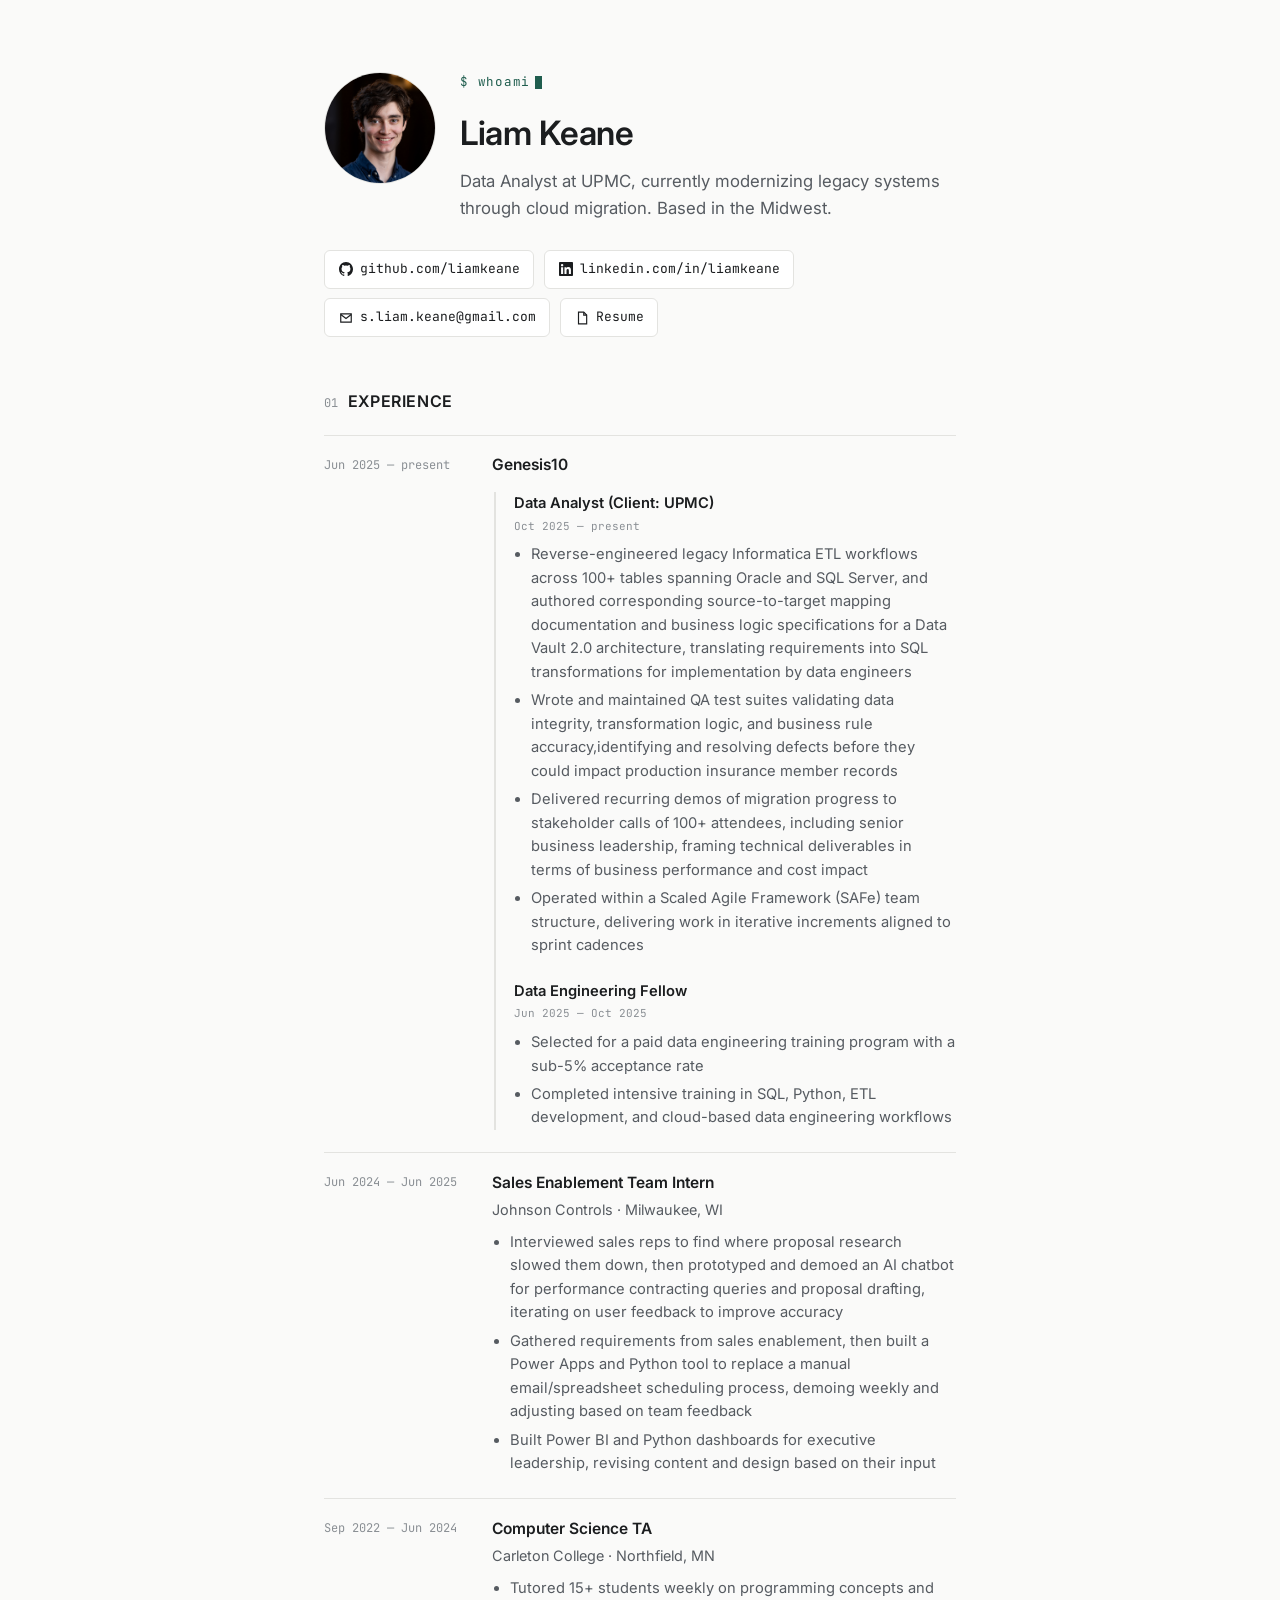
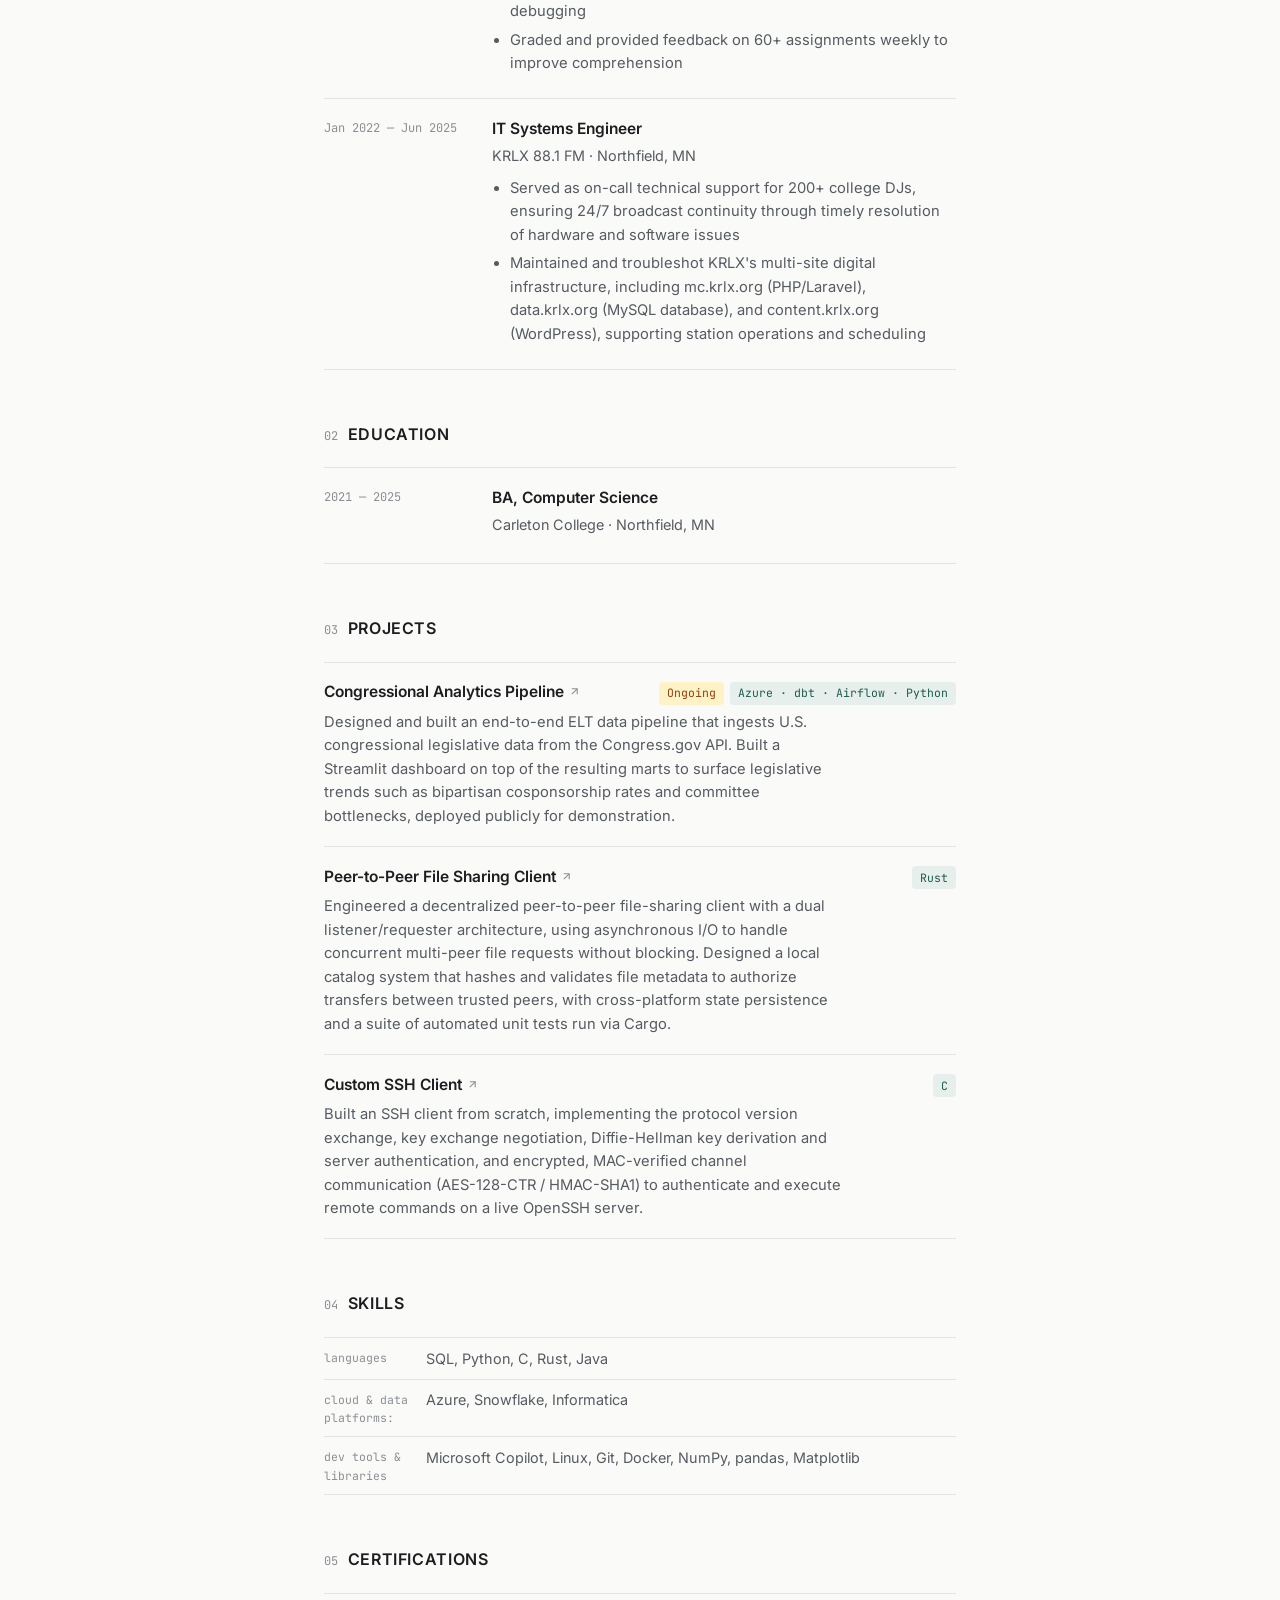
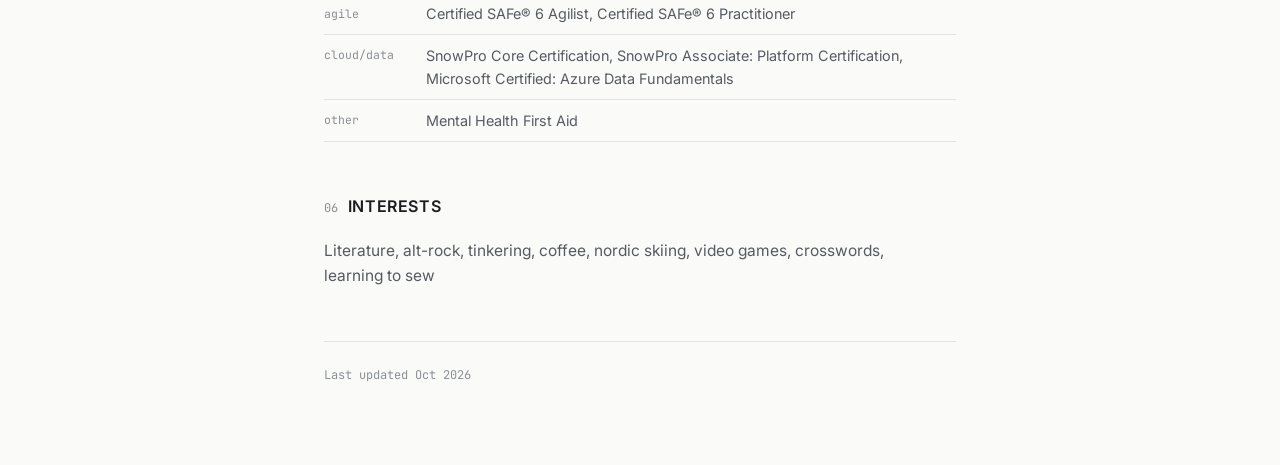
==== index.html @ ea4b67c6 "rewrite" ====
<!DOCTYPE html>
<html lang="en">
<head>
<meta charset="UTF-8">
<meta name="viewport" content="width=device-width, initial-scale=1.0">
<title>Liam Keane</title>
<meta name="description" content="Data engineer">
<link rel="icon" type="image/png" href="favicon.png">
<link rel="preconnect" href="https://fonts.googleapis.com">
<link rel="preconnect" href="https://fonts.gstatic.com" crossorigin>
<link href="https://fonts.googleapis.com/css2?family=Inter:wght@400;500;600&family=JetBrains+Mono:wght@400;500&display=swap" rel="stylesheet">
<style>
  :root {
    --bg: #FAFAF9;
    --surface: #FFFFFF;
    --ink: #1B1D1F;
    --ink-soft: #565B61;
    --ink-faint: #8A8F94;
    --border: #E3E3E0;
    --accent: #1F5D4E;
    --accent-soft: #E6EFEC;
    --mono: 'JetBrains Mono', ui-monospace, Menlo, monospace;
    --sans: 'Inter', -apple-system, BlinkMacSystemFont, 'Segoe UI', sans-serif;
  }

  * { box-sizing: border-box; }

  body {
    margin: 0;
    background: var(--bg);
    color: var(--ink);
    font-family: var(--sans);
    line-height: 1.6;
    -webkit-font-smoothing: antialiased;
  }

  a { color: inherit; }

  .wrap {
    max-width: 680px;
    margin: 0 auto;
    padding: 4.5rem 1.5rem 5rem;
  }

  /* header */
  .header-row {
    display: flex;
    align-items: flex-start;
    gap: 1.5rem;
    margin-bottom: 0;
  }

  .pfp {
    width: 112px;
    height: 112px;
    border-radius: 50%;
    object-fit: cover;
    flex-shrink: 0;
    border: 1px solid var(--border);
    background: var(--surface);
  }

  .header-text { flex: 1; min-width: 0; }

  .eyebrow {
    font-family: var(--mono);
    font-size: 12.5px;
    letter-spacing: 0.06em;
    color: var(--accent);
    margin: 0 0 0.9rem;
    display: flex;
    align-items: center;
  }

  .cursor {
    display: inline-block;
    width: 7px;
    height: 13px;
    background: var(--accent);
    margin-left: 5px;
    animation: blink 2s step-end infinite;
  }

  @keyframes blink {
    0%, 100% { opacity: 1; }
    50% { opacity: 0; }
  }

  h1 {
    font-size: 2.1rem;
    font-weight: 600;
    margin: 0 0 0.5rem;
    letter-spacing: -0.01em;
  }

  .tagline {
    font-size: 1.05rem;
    color: var(--ink-soft);
    margin: 0 0 1.75rem;
    max-width: 46ch;
  }

  .links {
    display: flex;
    flex-wrap: wrap;
    gap: 0.6rem;
    margin-bottom: 3.25rem;
  }

  .links a {
    display: inline-flex;
    align-items: center;
    gap: 0.45rem;
    font-family: var(--mono);
    font-size: 13px;
    text-decoration: none;
    padding: 0.5rem 0.85rem;
    border: 1px solid var(--border);
    border-radius: 6px;
    background: var(--surface);
    color: var(--ink);
    transition: border-color 0.15s ease, color 0.15s ease;
  }

  .links a:hover {
    border-color: var(--accent);
    color: var(--accent);
  }

  .links svg { width: 14px; height: 14px; flex-shrink: 0; }

  /* section rhythm */
  section { margin-bottom: 3.25rem; }

  .section-head {
    display: flex;
    align-items: baseline;
    gap: 0.6rem;
    margin-bottom: 1.25rem;
  }

  .section-head .n {
    font-family: var(--mono);
    font-size: 12px;
    color: var(--ink-faint);
  }

  h2 {
    font-size: 1rem;
    font-weight: 600;
    margin: 0;
    text-transform: uppercase;
    letter-spacing: 0.04em;
  }

  p.body {
    color: var(--ink-soft);
    font-size: 0.97rem;
    margin: 0;
    max-width: 56ch;
  }

  /* experience */
  .job {
    display: grid;
    grid-template-columns: 148px 1fr;
    gap: 1.25rem;
    padding: 1.1rem 0;
    border-top: 1px solid var(--border);
  }

  .job:last-child { border-bottom: 1px solid var(--border); }

  .job .when {
    font-family: var(--mono);
    font-size: 12px;
    color: var(--ink-faint);
    padding-top: 0.15rem;
  }

  .job .role {
    font-weight: 600;
    font-size: 0.97rem;
    margin: 0 0 0.15rem;
  }

  .job .org {
    color: var(--ink-soft);
    font-size: 0.9rem;
    margin: 0 0 0.6rem;
  }

  .job .org-name {
    font-weight: 600;
    font-size: 0.97rem;
    margin: 0 0 0.9rem;
  }

  .subroles {
    border-left: 2px solid var(--border);
    margin-left: 2px;
    padding-left: 1.1rem;
  }

  .subrole { padding-bottom: 1.1rem; }
  .subrole:last-child { padding-bottom: 0; }

  .subrole .role {
    font-weight: 600;
    font-size: 0.92rem;
    margin: 0 0 0.1rem;
  }

  .subrole .when {
    font-family: var(--mono);
    font-size: 11px;
    color: var(--ink-faint);
    padding-top: 0;
    margin: 0 0 0.5rem;
  }

  .subrole ul {
    margin: 0;
    padding-left: 1.1rem;
    color: var(--ink-soft);
    font-size: 0.92rem;
  }

  .subrole li { margin-bottom: 0.3rem; }

  .job ul {
    margin: 0;
    padding-left: 1.1rem;
    color: var(--ink-soft);
    font-size: 0.92rem;
  }

  .job li { margin-bottom: 0.3rem; }

  @media (max-width: 560px) {
    .job { grid-template-columns: 1fr; gap: 0.3rem; }
  }

  /* projects */
  .project {
    padding: 1.1rem 0;
    border-top: 1px solid var(--border);
  }

  .project:last-child { border-bottom: 1px solid var(--border); }

  .project-head {
    display: flex;
    justify-content: space-between;
    align-items: baseline;
    gap: 1rem;
    margin-bottom: 0.35rem;
  }

  .project-head a {
    font-weight: 600;
    font-size: 0.97rem;
    text-decoration: none;
  }

  .project-head a:hover { color: var(--accent); }

  .project-head svg { width: 13px; height: 13px; color: var(--ink-faint); flex-shrink: 0; }

  .stack {
    font-family: var(--mono);
    font-size: 11.5px;
    color: var(--accent);
    background: var(--accent-soft);
    padding: 0.15rem 0.5rem;
    border-radius: 4px;
    white-space: nowrap;
  }

  .badges {
    display: flex;
    gap: 0.4rem;
    flex-shrink: 0;
  }

  .status {
    font-family: var(--mono);
    font-size: 11.5px;
    color: #92400E;
    background: #FEF3C7;
    padding: 0.15rem 0.5rem;
    border-radius: 4px;
    white-space: nowrap;
  }

  .project p {
    color: var(--ink-soft);
    font-size: 0.92rem;
    margin: 0;
    max-width: 58ch;
  }

  /* skills */
  .skill-row {
    display: flex;
    gap: 0.75rem;
    padding: 0.55rem 0;
    border-top: 1px solid var(--border);
    font-size: 0.9rem;
  }

  .skill-row:last-child { border-bottom: 1px solid var(--border); }

  .skill-row .label {
    font-family: var(--mono);
    font-size: 11.5px;
    color: var(--ink-faint);
    width: 90px;
    flex-shrink: 0;
    padding-top: 0.15rem;
  }

  .skill-row .val { color: var(--ink-soft); }

  /* footer */
  footer {
    border-top: 1px solid var(--border);
    padding-top: 1.5rem;
    font-family: var(--mono);
    font-size: 12px;
    color: var(--ink-faint);
    display: flex;
    justify-content: space-between;
  }
</style>
</head>
<body>
<div class="wrap">

  <div class="header-row">
    <img class="pfp" src="pfp.jpg" alt="Liam Keane">
    <div class="header-text">
      <p class="eyebrow">$ whoami<span class="cursor"></span></p>
      <h1>Liam Keane</h1>
      <p class="tagline">Data Analyst at UPMC, currently modernizing legacy systems through cloud migration. Based in the Midwest.</p>
    </div>
  </div>

  <div class="links">
    <a href="https://github.com/liamkeane" target="_blank" rel="noopener">
      <svg viewBox="0 0 24 24" fill="currentColor"><path d="M12 0C5.37 0 0 5.5 0 12.3c0 5.44 3.44 10.05 8.21 11.68.6.11.82-.27.82-.6 0-.29-.01-1.06-.02-2.08-3.34.75-4.04-1.64-4.04-1.64-.55-1.44-1.34-1.82-1.34-1.82-1.09-.77.08-.76.08-.76 1.21.09 1.84 1.28 1.84 1.28 1.07 1.87 2.81 1.33 3.5 1.02.11-.79.42-1.33.76-1.64-2.66-.31-5.47-1.37-5.47-6.08 0-1.34.46-2.44 1.22-3.3-.12-.31-.53-1.56.12-3.24 0 0 1-.33 3.3 1.26a11.2 11.2 0 0 1 6 0c2.29-1.59 3.29-1.26 3.29-1.26.65 1.68.24 2.93.12 3.24.76.86 1.22 1.96 1.22 3.3 0 4.72-2.81 5.76-5.49 6.07.43.38.81 1.14.81 2.3 0 1.66-.02 2.99-.02 3.4 0 .33.22.72.83.6C20.57 22.34 24 17.73 24 12.3 24 5.5 18.63 0 12 0Z"/></svg>
      github.com/liamkeane
    </a>
    <a href="https://www.linkedin.com/in/liam-keane-598496237" target="_blank" rel="noopener">
      <svg viewBox="0 0 24 24" fill="currentColor"><path d="M20.45 20.45h-3.55v-5.57c0-1.33-.02-3.04-1.85-3.04-1.86 0-2.14 1.45-2.14 2.94v5.67H9.36V9h3.41v1.56h.05c.47-.9 1.63-1.85 3.36-1.85 3.6 0 4.27 2.37 4.27 5.45v6.29ZM5.34 7.43a2.06 2.06 0 1 1 0-4.12 2.06 2.06 0 0 1 0 4.12ZM7.12 20.45H3.56V9h3.56v11.45ZM22.22 0H1.77C.8 0 0 .78 0 1.75v20.5C0 23.22.8 24 1.77 24h20.45c.98 0 1.78-.78 1.78-1.75V1.75C24 .78 23.2 0 22.22 0Z"/></svg>
      linkedin.com/in/liamkeane
    </a>
    <a href="mailto:s.liam.keane@gmail.com">
      <svg viewBox="0 0 24 24" fill="none" stroke="currentColor" stroke-width="2"><path d="M3 5h18v14H3z"/><path d="m3 6 9 7 9-7"/></svg>
      s.liam.keane@gmail.com
    </a>
    <a href="/resume.pdf" target="_blank" rel="noopener">
      <svg viewBox="0 0 24 24" fill="none" stroke="currentColor" stroke-width="2"><path d="M6 2h9l5 5v15H6z"/><path d="M15 2v5h5"/></svg>
      Resume
    </a>
  </div>

  <section>
    <div class="section-head"><span class="n">01</span><h2>Experience</h2></div>

    <div class="job">
      <div class="when">Jun 2025 — present</div>
      <div>
        <p class="org-name">Genesis10</p>
        <div class="subroles">
          <div class="subrole">
            <p class="role">Data Analyst (Client: UPMC)</p>
            <p class="when">Oct 2025 — present</p>
            <ul>
              <li>Reverse-engineered legacy Informatica ETL workflows across 100+ tables spanning Oracle and SQL Server, and authored corresponding source-to-target mapping documentation and business logic specifications for a Data Vault 2.0 architecture, translating requirements into SQL transformations for implementation by data engineers</li>
              <li>Wrote and maintained QA test suites validating data integrity, transformation logic, and business rule accuracy,identifying and resolving defects before they could impact production insurance member records</li>
              <li>Delivered recurring demos of migration progress to stakeholder calls of 100+ attendees, including senior business leadership, framing technical deliverables in terms of business performance and cost impact</li>
              <li>Operated within a Scaled Agile Framework (SAFe) team structure, delivering work in iterative increments aligned to sprint cadences</li>
            </ul>
          </div>
          <div class="subrole">
            <p class="role">Data Engineering Fellow</p>
            <p class="when">Jun 2025 — Oct 2025</p>
            <ul>
              <li>Selected for a paid data engineering training program with a sub-5% acceptance rate</li>
              <li>Completed intensive training in SQL, Python, ETL development, and cloud-based data engineering workflows</li>
            </ul>
          </div>
        </div>
      </div>
    </div>

    <div class="job">
      <div class="when">Jun 2024 — Jun 2025</div>
      <div>
        <p class="role">Sales Enablement Team Intern</p>
        <p class="org">Johnson Controls · Milwaukee, WI</p>
        <ul>
          <li>Interviewed sales reps to find where proposal research slowed them down, then prototyped and demoed an AI chatbot for performance contracting queries and proposal drafting, iterating on user feedback to improve accuracy</li>
          <li>Gathered requirements from sales enablement, then built a Power Apps and Python tool to replace a manual email/spreadsheet scheduling process, demoing weekly and adjusting based on team feedback</li>
          <li>Built Power BI and Python dashboards for executive leadership, revising content and design based on their input</li>
        </ul>
      </div>
    </div>

    <div class="job">
      <div class="when">Sep 2022 — Jun 2024</div>
      <div>
        <p class="role">Computer Science TA</p>
        <p class="org">Carleton College · Northfield, MN</p>
        <ul>
          <li>Tutored 15+ students weekly on programming concepts and debugging</li>
          <li>Graded and provided feedback on 60+ assignments weekly to improve comprehension</li>
        </ul>
      </div>
    </div>

    <div class="job">
      <div class="when">Jan 2022 — Jun 2025</div>
      <div>
        <p class="role">IT Systems Engineer</p>
        <p class="org">KRLX 88.1 FM · Northfield, MN</p>
        <ul>
          <li>Served as on-call technical support for 200+ college DJs, ensuring 24/7 broadcast continuity through timely resolution of hardware and software issues</li>
          <li>Maintained and troubleshot KRLX's multi-site digital infrastructure, including mc.krlx.org (PHP/Laravel), data.krlx.org (MySQL database), and content.krlx.org (WordPress), supporting station operations and scheduling</li>
        </ul>
      </div>
    </div>
  </section>

  <section>
    <div class="section-head"><span class="n">02</span><h2>Education</h2></div>
 
    <div class="job">
      <div class="when">2021 — 2025</div>
      <div>
        <p class="role">BA, Computer Science</p>
        <p class="org">Carleton College · Northfield, MN</p>
      </div>
    </div>
  </section>

  <section>
    <div class="section-head"><span class="n">03</span><h2>Projects</h2></div>

    <div class="project">
      <div class="project-head">
        <a href="https://github.com/liamkeane/congressional-analysis-pipeline" target="_blank" rel="noopener">Congressional Analytics Pipeline <svg viewBox="0 0 24 24" fill="none" stroke="currentColor" stroke-width="2" style="display:inline;vertical-align:-1px"><path d="M7 17 17 7"/><path d="M7 7h10v10"/></svg></a>
        <span class="badges">
          <span class="status">Ongoing</span>
          <span class="stack">Azure · dbt · Airflow · Python</span>
        </span>
      </div>
      <p>Designed and built an end-to-end ELT data pipeline that ingests U.S. congressional legislative data from the Congress.gov API. Built a Streamlit dashboard on top of the resulting marts to surface legislative trends such as bipartisan cosponsorship rates and committee bottlenecks, deployed publicly for demonstration.</p>
    </div>

    <div class="project">
      <div class="project-head">
        <a href="https://github.com/liamkeane/peer-to-peer-file-sharing-client" target="_blank" rel="noopener">Peer-to-Peer File Sharing Client  <svg viewBox="0 0 24 24" fill="none" stroke="currentColor" stroke-width="2" style="display:inline;vertical-align:-1px"><path d="M7 17 17 7"/><path d="M7 7h10v10"/></svg></a>
        <span class="stack">Rust</span>
      </div>
      <p>Engineered a decentralized peer-to-peer file-sharing client with a dual listener/requester architecture, using asynchronous I/O to handle concurrent multi-peer file requests without blocking. Designed a local catalog system that hashes and validates file metadata to authorize transfers between trusted peers, with cross-platform state persistence and a suite of automated unit tests run via Cargo.</p>
    </div>

    <div class="project">
      <div class="project-head">
        <a href="https://github.com/liamkeane/custom-ssh-client" target="_blank" rel="noopener">Custom SSH Client <svg viewBox="0 0 24 24" fill="none" stroke="currentColor" stroke-width="2" style="display:inline;vertical-align:-1px"><path d="M7 17 17 7"/><path d="M7 7h10v10"/></svg></a>
        <span class="stack">C</span>
      </div>
      <p>Built an SSH client from scratch, implementing the protocol version exchange, key exchange negotiation, Diffie-Hellman key derivation and server authentication, and encrypted, MAC-verified channel communication (AES-128-CTR / HMAC-SHA1) to authenticate and execute remote commands on a live OpenSSH server.</p>
    </div>
    
  </section>

  <section>
    <div class="section-head"><span class="n">04</span><h2>Skills</h2></div>

    <div class="skill-row">
      <span class="label">languages</span>
      <span class="val">SQL, Python, C, Rust, Java</span>
    </div>
    <div class="skill-row">
      <span class="label">cloud & data platforms:</span>
      <span class="val">Azure, Snowflake, Informatica</span>
    </div>
    <div class="skill-row">
      <span class="label">dev tools & libraries</span>
      <span class="val">Microsoft Copilot, Linux, Git, Docker, NumPy, pandas, Matplotlib</span>
    </div>
  </section>

  <section>
    <div class="section-head"><span class="n">05</span><h2>Certifications</h2></div>

    <div class="skill-row">
      <span class="label">agile</span>
      <span class="val">Certified SAFe&reg; 6 Agilist, Certified SAFe&reg; 6 Practitioner</span>
    </div>
    <div class="skill-row">
      <span class="label">cloud/data</span>
      <span class="val">SnowPro Core Certification, SnowPro Associate: Platform Certification, Microsoft Certified: Azure Data Fundamentals</span>
    </div>
    <div class="skill-row">
      <span class="label">other</span>
      <span class="val">Mental Health First Aid</span>
    </div>
  </section>

  <section>
    <div class="section-head"><span class="n">06</span><h2>Interests</h2></div>
    <p class="body">Literature, alt-rock, tinkering, coffee, nordic skiing, video games, crosswords, learning to sew</p>
  </section>

  <footer>
    <span>Last updated Oct 2026</span>
  </footer>


</div>
</body>
</html>
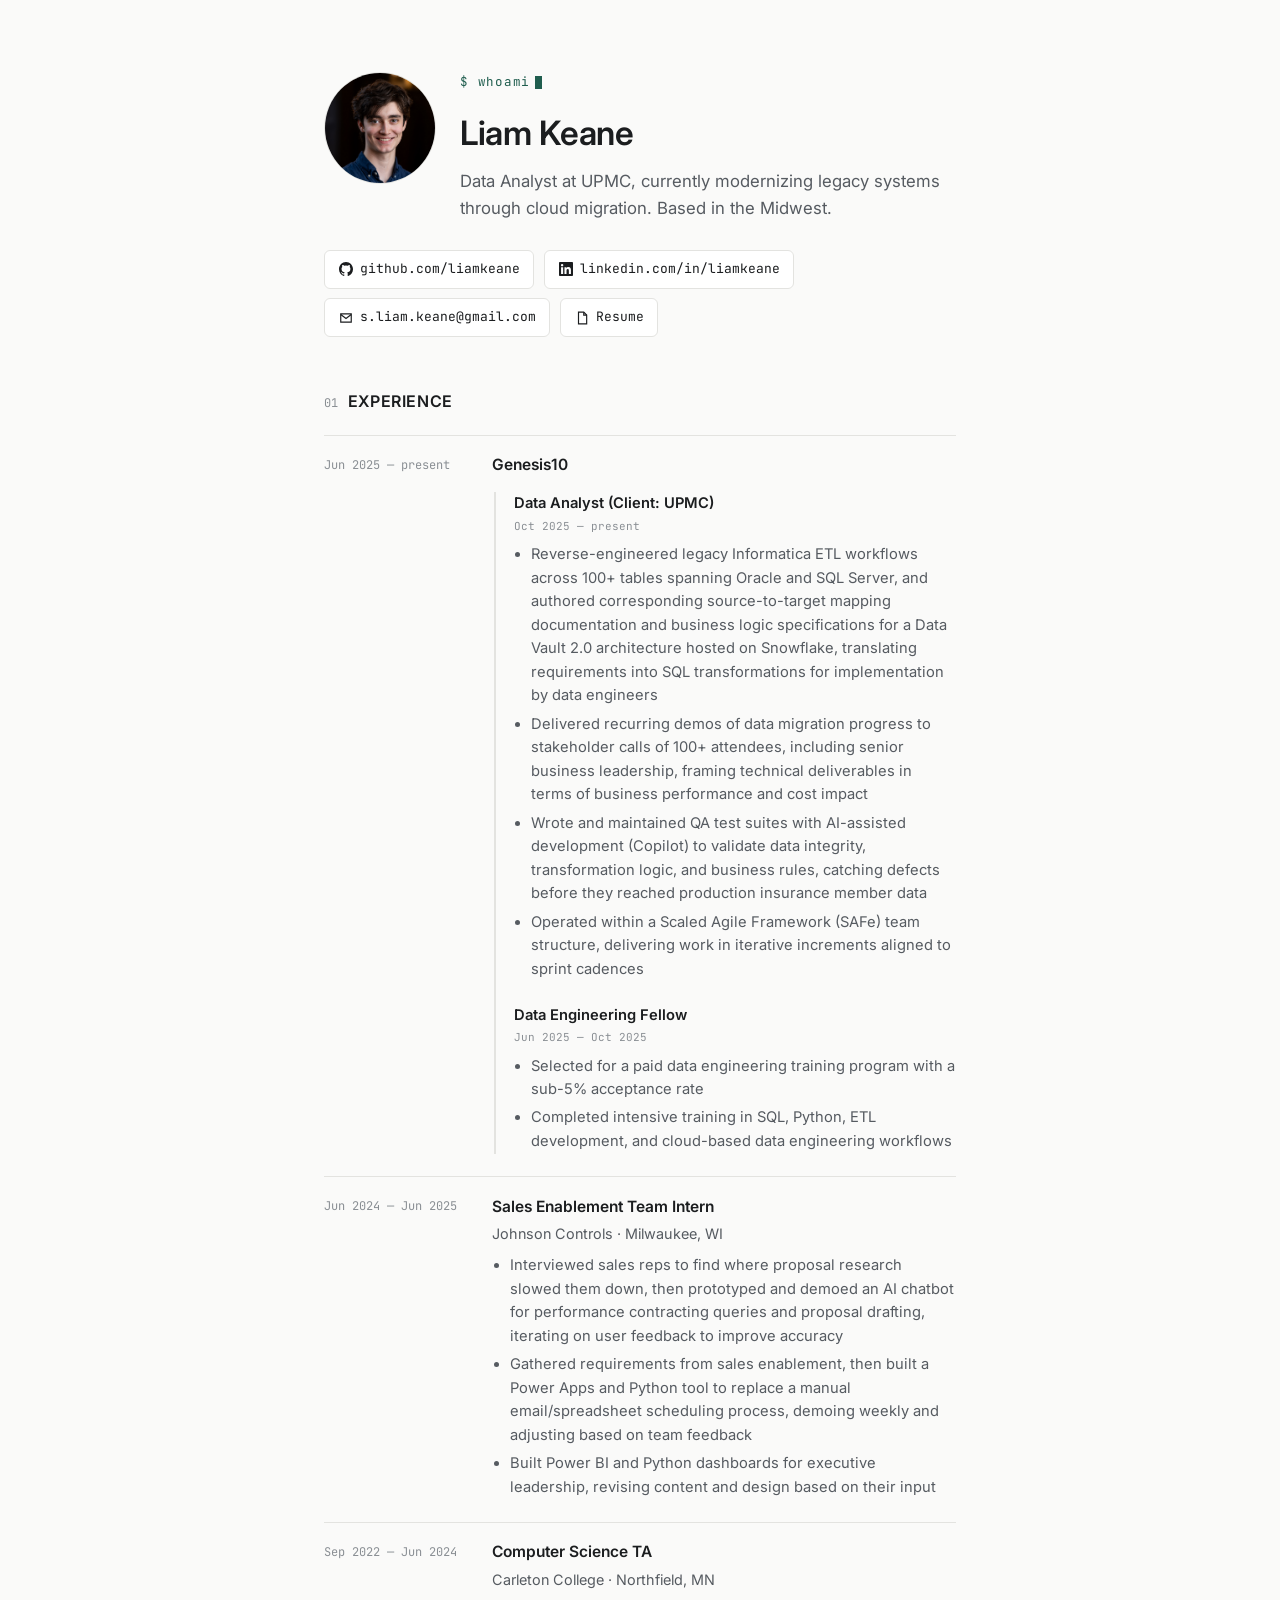
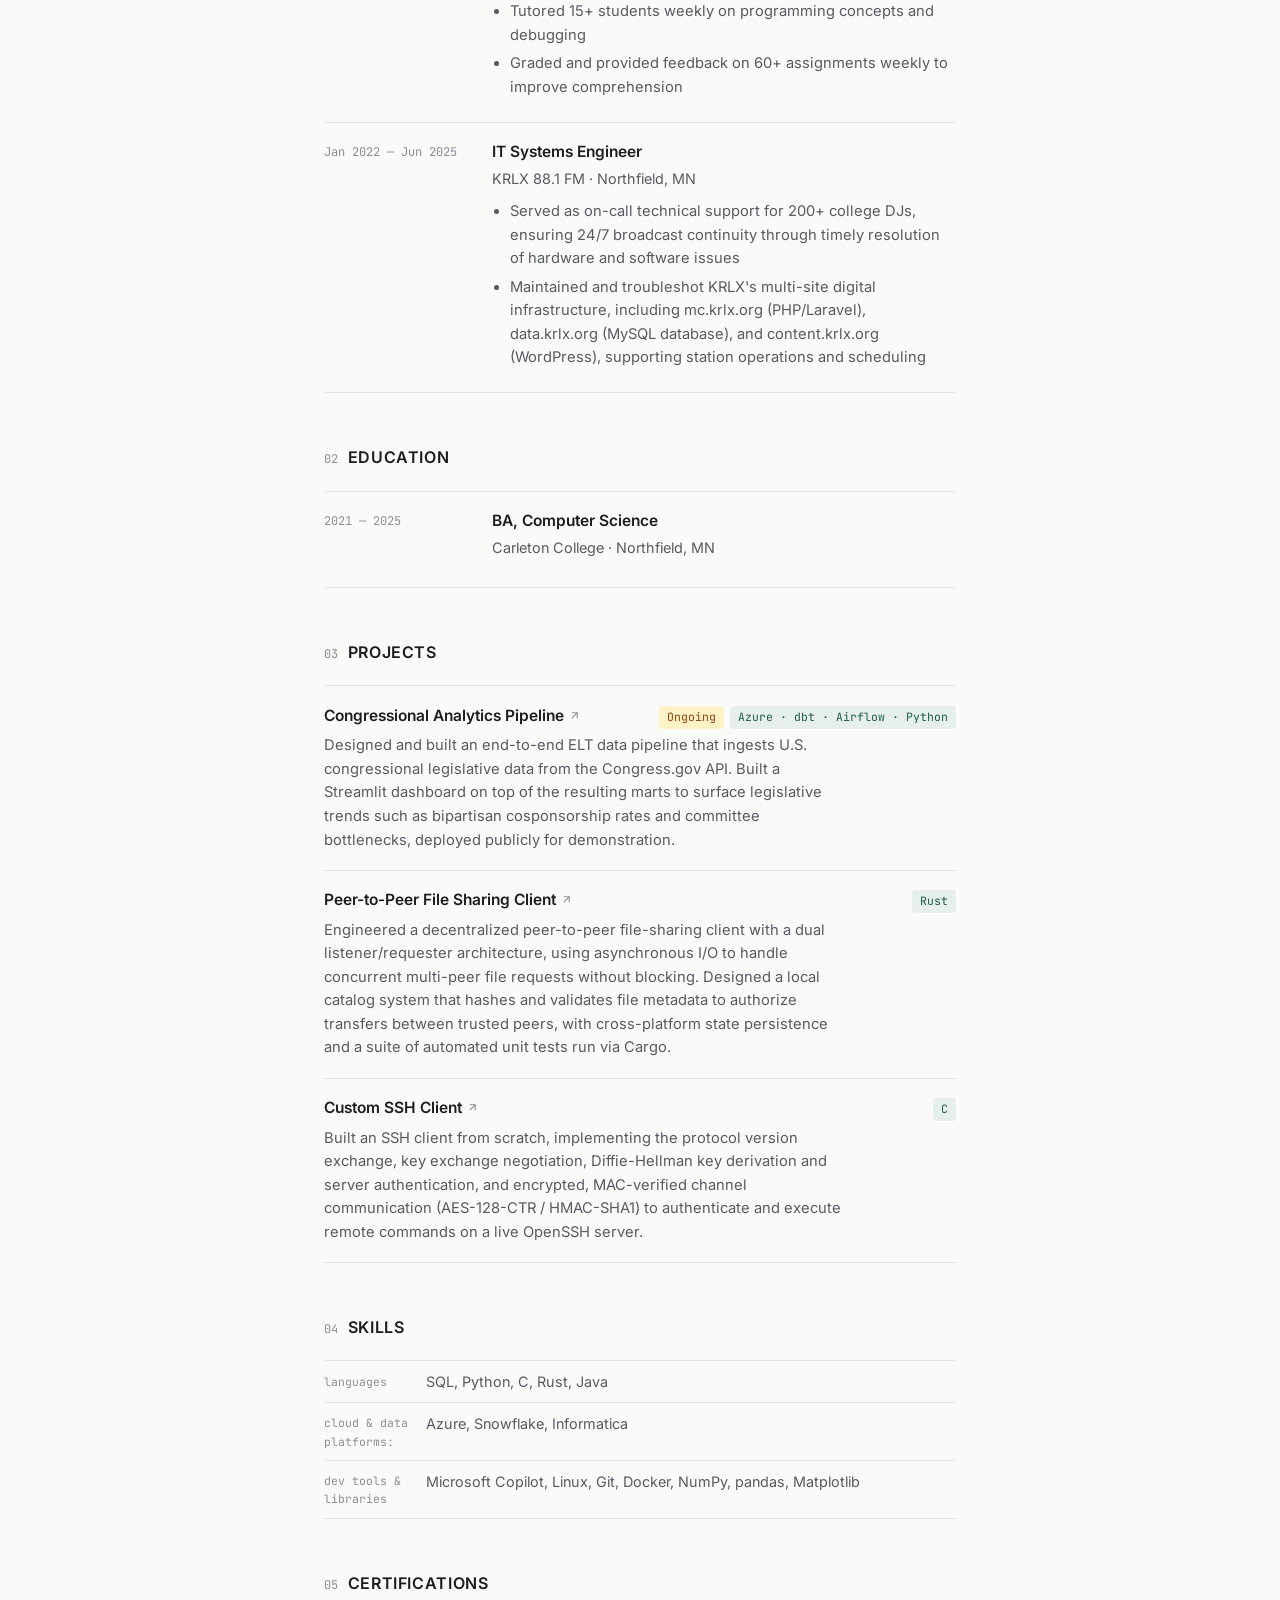
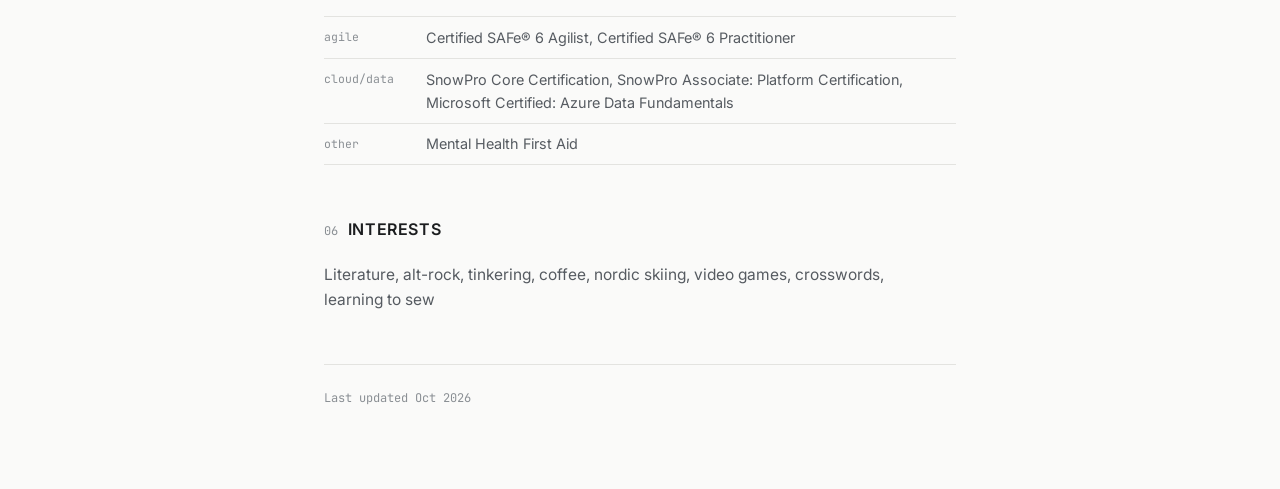
==== commit 46cd0980: "update resume" ====
--- a/index.html
+++ b/index.html
@@ -377,9 +377,9 @@
             <p class="role">Data Analyst (Client: UPMC)</p>
             <p class="when">Oct 2025 — present</p>
             <ul>
-              <li>Reverse-engineered legacy Informatica ETL workflows across 100+ tables spanning Oracle and SQL Server, and authored corresponding source-to-target mapping documentation and business logic specifications for a Data Vault 2.0 architecture, translating requirements into SQL transformations for implementation by data engineers</li>
-              <li>Wrote and maintained QA test suites validating data integrity, transformation logic, and business rule accuracy,identifying and resolving defects before they could impact production insurance member records</li>
-              <li>Delivered recurring demos of migration progress to stakeholder calls of 100+ attendees, including senior business leadership, framing technical deliverables in terms of business performance and cost impact</li>
+              <li>Reverse-engineered legacy Informatica ETL workflows across 100+ tables spanning Oracle and SQL Server, and authored corresponding source-to-target mapping documentation and business logic specifications for a Data Vault 2.0 architecture hosted on Snowflake, translating requirements into SQL transformations for implementation by data engineers</li>
+              <li>Delivered recurring demos of data migration progress to stakeholder calls of 100+ attendees, including senior business leadership, framing technical deliverables in terms of business performance and cost impact</li>
+              <li>Wrote and maintained QA test suites with AI-assisted development (Copilot) to validate data integrity, transformation logic, and business rules, catching defects before they reached production insurance member data</li>
               <li>Operated within a Scaled Agile Framework (SAFe) team structure, delivering work in iterative increments aligned to sprint cadences</li>
             </ul>
           </div>
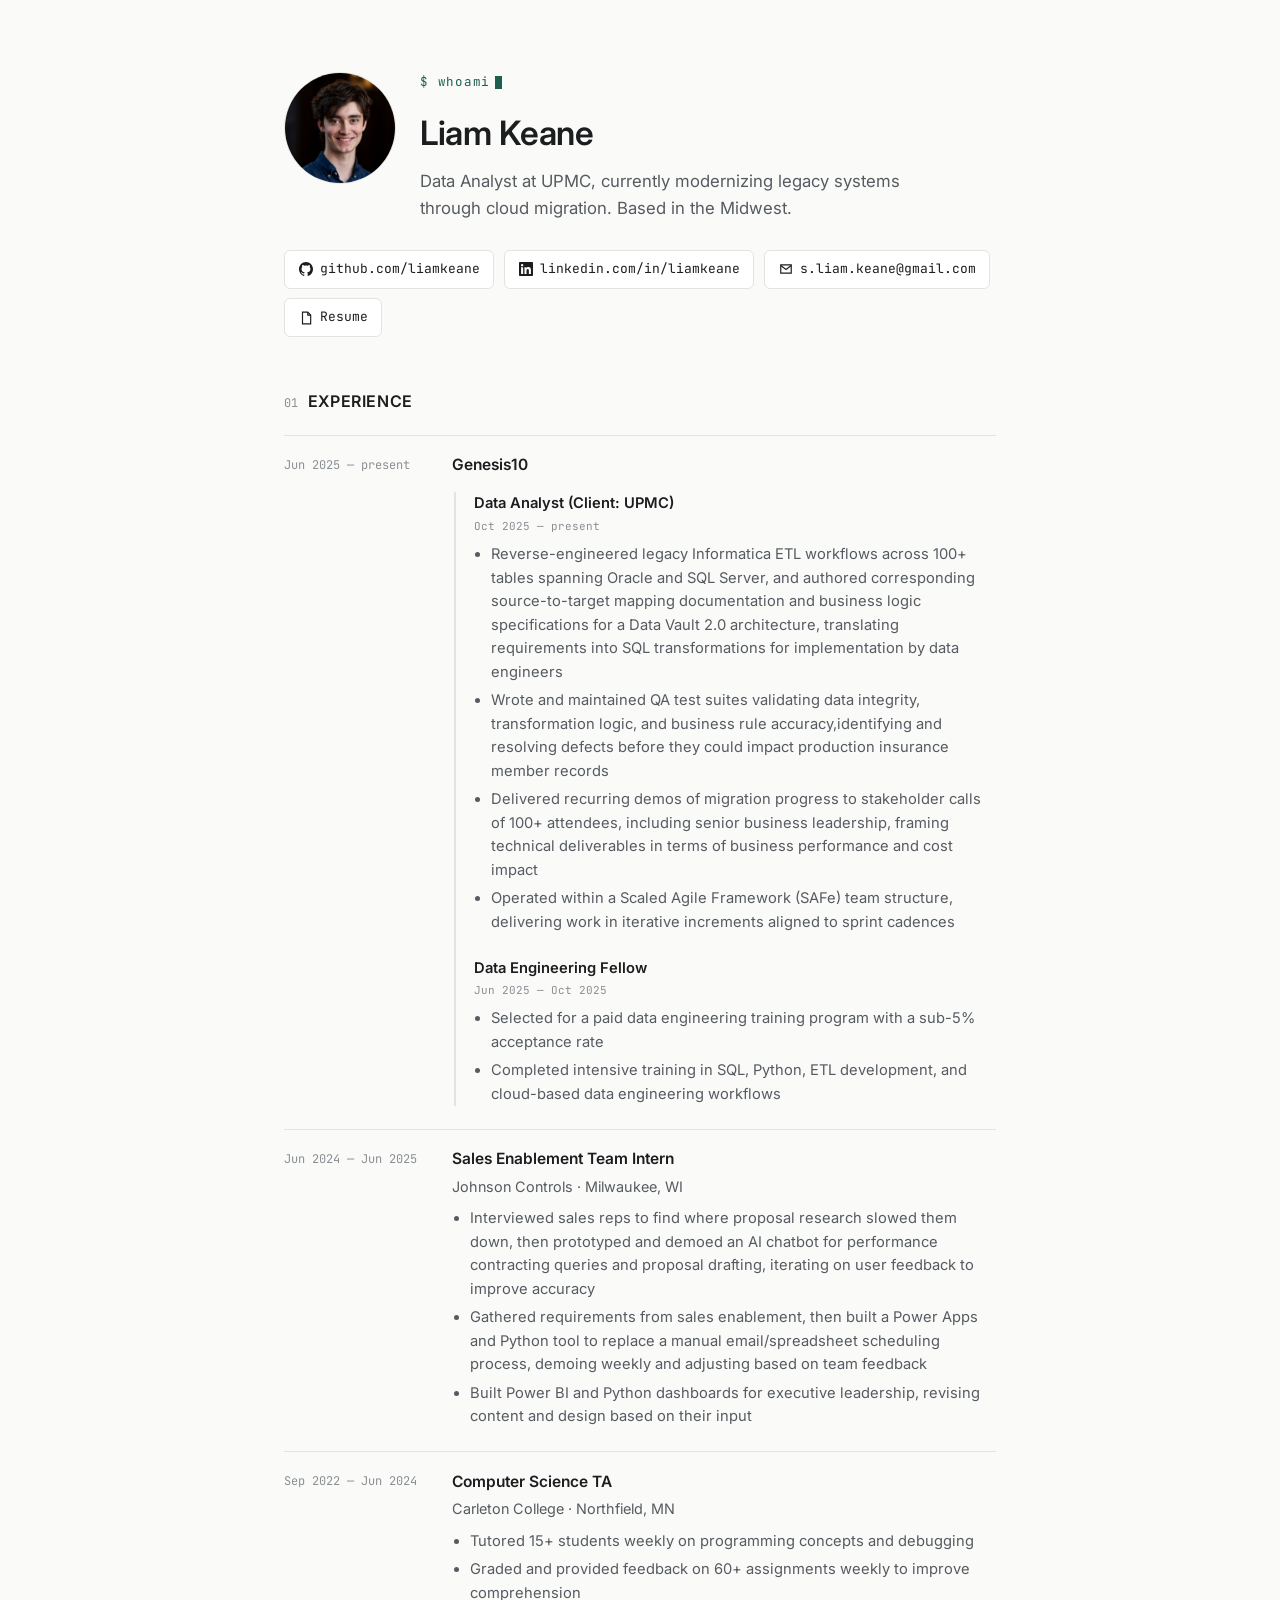
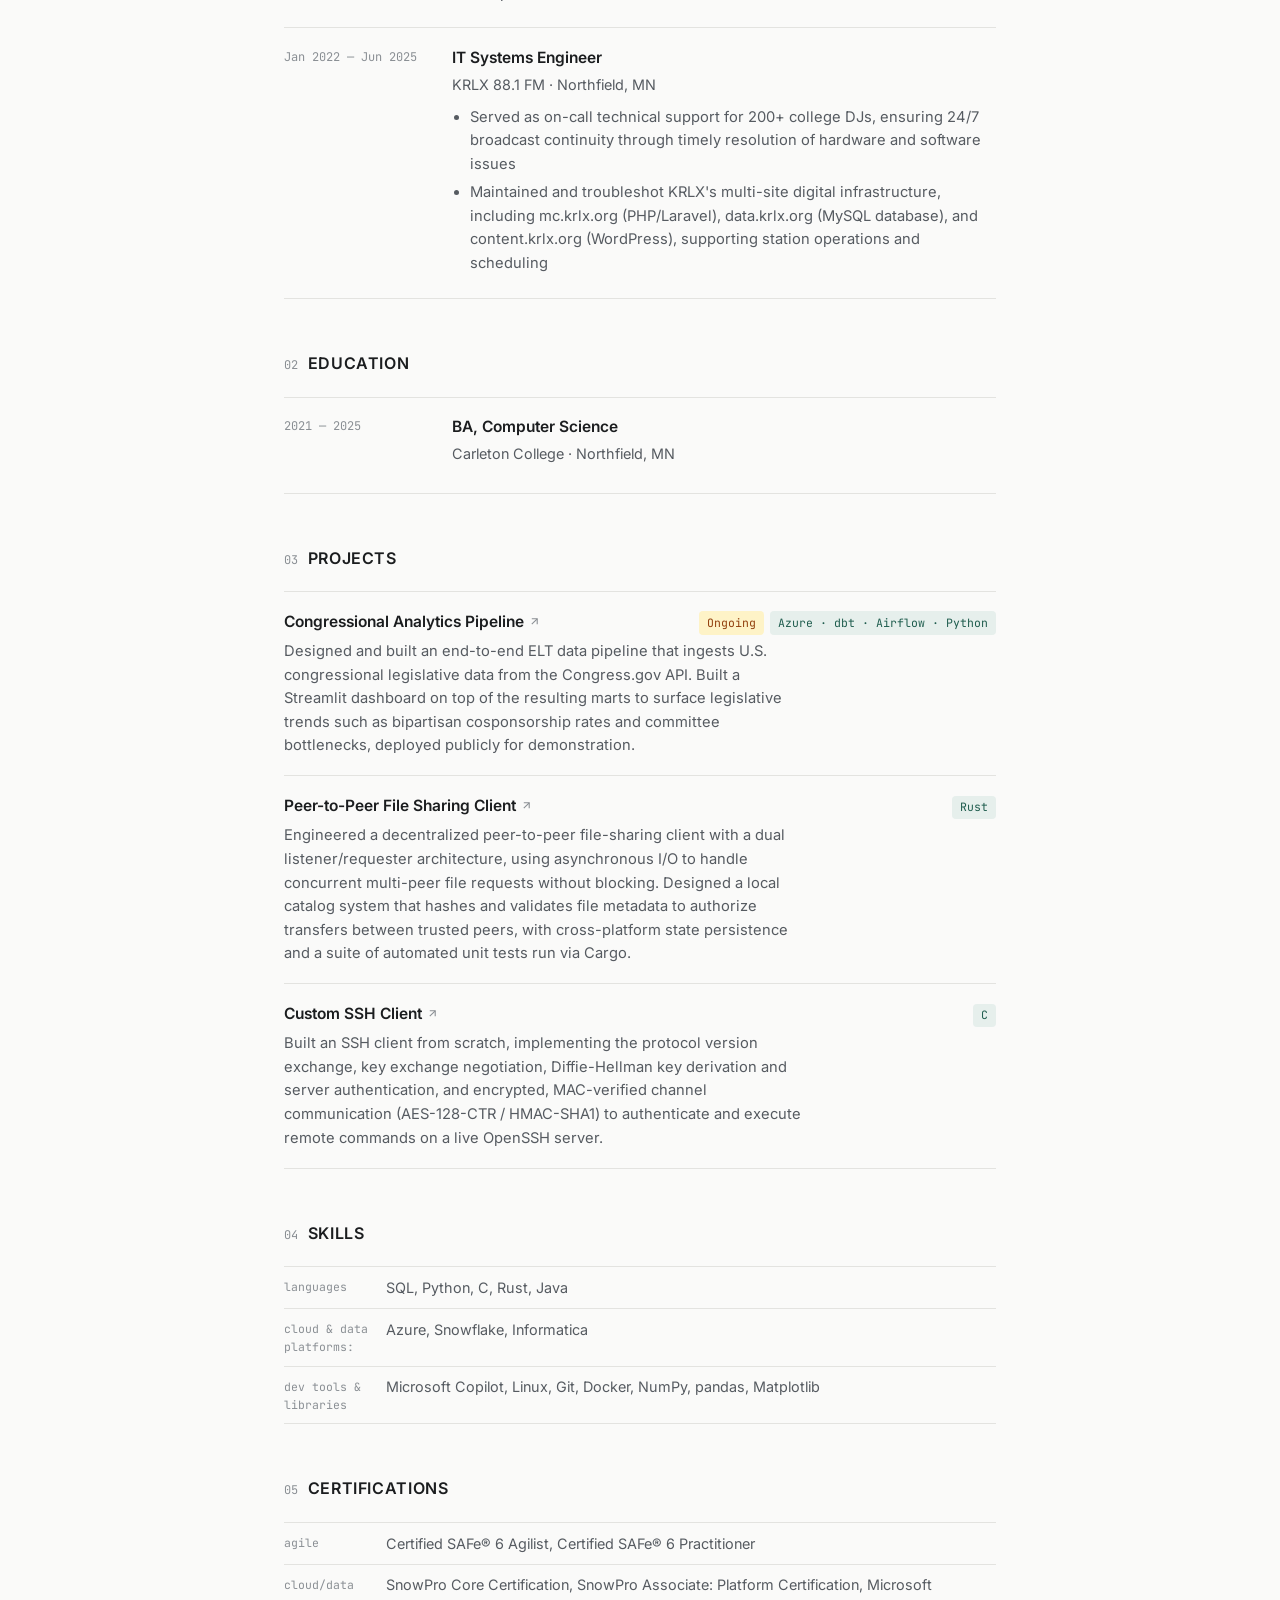
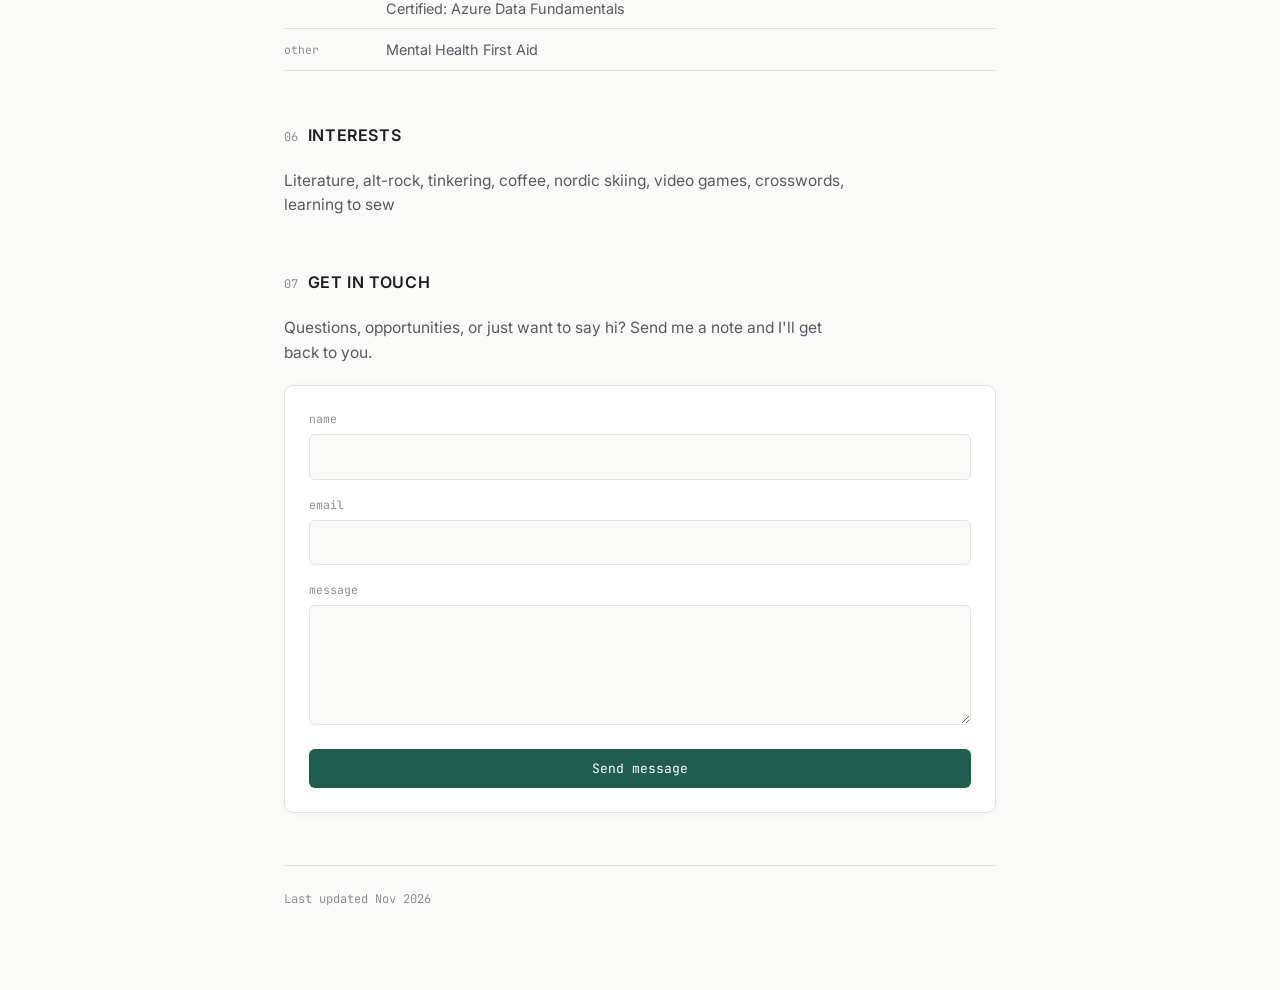
==== commit d7e2410b: "Some redesign" ====
--- a/index.html
+++ b/index.html
@@ -37,7 +37,7 @@
   a { color: inherit; }
 
   .wrap {
-    max-width: 680px;
+    max-width: 760px;
     margin: 0 auto;
     padding: 4.5rem 1.5rem 5rem;
   }
@@ -321,6 +321,76 @@
   }
 
   .skill-row .val { color: var(--ink-soft); }
+
+  /* contact */
+  .contact-form {
+    background: var(--surface);
+    border: 1px solid var(--border);
+    border-radius: 10px;
+    box-shadow: 0 1px 8px rgba(0, 0, 0, 0.04);
+    padding: 1.5rem;
+    margin-top: 1.25rem;
+  }
+
+  .form-group { margin-bottom: 1rem; }
+
+  .form-group label {
+    display: block;
+    font-family: var(--mono);
+    font-size: 11.5px;
+    color: var(--ink-faint);
+    margin-bottom: 0.35rem;
+  }
+
+  .form-group input,
+  .form-group textarea {
+    width: 100%;
+    padding: 0.6rem 0.7rem;
+    border: 1px solid var(--border);
+    border-radius: 6px;
+    background: var(--bg);
+    color: var(--ink);
+    font: inherit;
+    font-size: 0.95rem;
+    transition: border-color 0.15s ease;
+  }
+
+  .form-group input:focus,
+  .form-group textarea:focus {
+    outline: none;
+    border-color: var(--accent);
+    background: var(--surface);
+  }
+
+  .form-group textarea { min-height: 120px; resize: vertical; }
+
+  .contact-form button {
+    width: 100%;
+    padding: 0.7rem 1rem;
+    border: none;
+    border-radius: 6px;
+    background: var(--accent);
+    color: #fff;
+    font-family: var(--mono);
+    font-size: 13px;
+    cursor: pointer;
+    transition: background 0.15s ease;
+  }
+
+  .contact-form button:hover { background: #17483C; }
+  .contact-form button:disabled { opacity: 0.6; cursor: default; }
+
+  .form-message {
+    display: none;
+    margin-top: 1rem;
+    padding: 0.6rem 0.8rem;
+    border-radius: 6px;
+    font-size: 0.9rem;
+    text-align: center;
+  }
+
+  .form-message.success { display: block; background: var(--accent-soft); color: var(--accent); }
+  .form-message.error { display: block; background: #FDECEC; color: #8A1C1C; }
 
   /* footer */
   footer {
@@ -377,9 +447,9 @@
             <p class="role">Data Analyst (Client: UPMC)</p>
             <p class="when">Oct 2025 — present</p>
             <ul>
-              <li>Reverse-engineered legacy Informatica ETL workflows across 100+ tables spanning Oracle and SQL Server, and authored corresponding source-to-target mapping documentation and business logic specifications for a Data Vault 2.0 architecture hosted on Snowflake, translating requirements into SQL transformations for implementation by data engineers</li>
-              <li>Delivered recurring demos of data migration progress to stakeholder calls of 100+ attendees, including senior business leadership, framing technical deliverables in terms of business performance and cost impact</li>
-              <li>Wrote and maintained QA test suites with AI-assisted development (Copilot) to validate data integrity, transformation logic, and business rules, catching defects before they reached production insurance member data</li>
+              <li>Reverse-engineered legacy Informatica ETL workflows across 100+ tables spanning Oracle and SQL Server, and authored corresponding source-to-target mapping documentation and business logic specifications for a Data Vault 2.0 architecture, translating requirements into SQL transformations for implementation by data engineers</li>
+              <li>Wrote and maintained QA test suites validating data integrity, transformation logic, and business rule accuracy,identifying and resolving defects before they could impact production insurance member records</li>
+              <li>Delivered recurring demos of migration progress to stakeholder calls of 100+ attendees, including senior business leadership, framing technical deliverables in terms of business performance and cost impact</li>
               <li>Operated within a Scaled Agile Framework (SAFe) team structure, delivering work in iterative increments aligned to sprint cadences</li>
             </ul>
           </div>
@@ -516,11 +586,63 @@
     <p class="body">Literature, alt-rock, tinkering, coffee, nordic skiing, video games, crosswords, learning to sew</p>
   </section>
 
+  <section id="contact">
+    <div class="section-head"><span class="n">07</span><h2>Get in Touch</h2></div>
+    <p class="body">Questions, opportunities, or just want to say hi? Send me a note and I'll get back to you.</p>
+
+    <form id="contactForm" class="contact-form" action="https://formspree.io/f/xyeebpdn" method="POST">
+      <div class="form-group">
+        <label for="name">name</label>
+        <input type="text" id="name" name="name" autocomplete="name" required>
+      </div>
+      <div class="form-group">
+        <label for="email">email</label>
+        <input type="email" id="email" name="email" autocomplete="email" required>
+      </div>
+      <div class="form-group">
+        <label for="message">message</label>
+        <textarea id="message" name="message" required></textarea>
+      </div>
+      <input type="hidden" name="_subject" value="New message from liamkeane.github.io">
+      <button type="submit">Send message</button>
+      <div id="formMessage" class="form-message" role="status"></div>
+    </form>
+  </section>
+
   <footer>
-    <span>Last updated Oct 2026</span>
+    <span>Last updated Nov 2026</span>
   </footer>
 
 
 </div>
+
+<script>
+  // Submit via fetch so visitors stay on the page; without JS the form still posts to Formspree directly.
+  document.getElementById('contactForm').addEventListener('submit', async function (e) {
+    e.preventDefault();
+    const button = this.querySelector('button');
+    const msg = document.getElementById('formMessage');
+    button.textContent = 'Sending…';
+    button.disabled = true;
+    msg.className = 'form-message';
+
+    try {
+      const res = await fetch(this.action, {
+        method: 'POST',
+        body: new FormData(this),
+        headers: { Accept: 'application/json' }
+      });
+      if (!res.ok) throw new Error();
+      msg.textContent = '✓ Message sent — thanks!';
+      msg.className = 'form-message success';
+      this.reset();
+    } catch {
+      msg.textContent = 'Something went wrong. Try emailing me directly instead.';
+      msg.className = 'form-message error';
+    }
+    button.textContent = 'Send message';
+    button.disabled = false;
+  });
+</script>
 </body>
 </html>
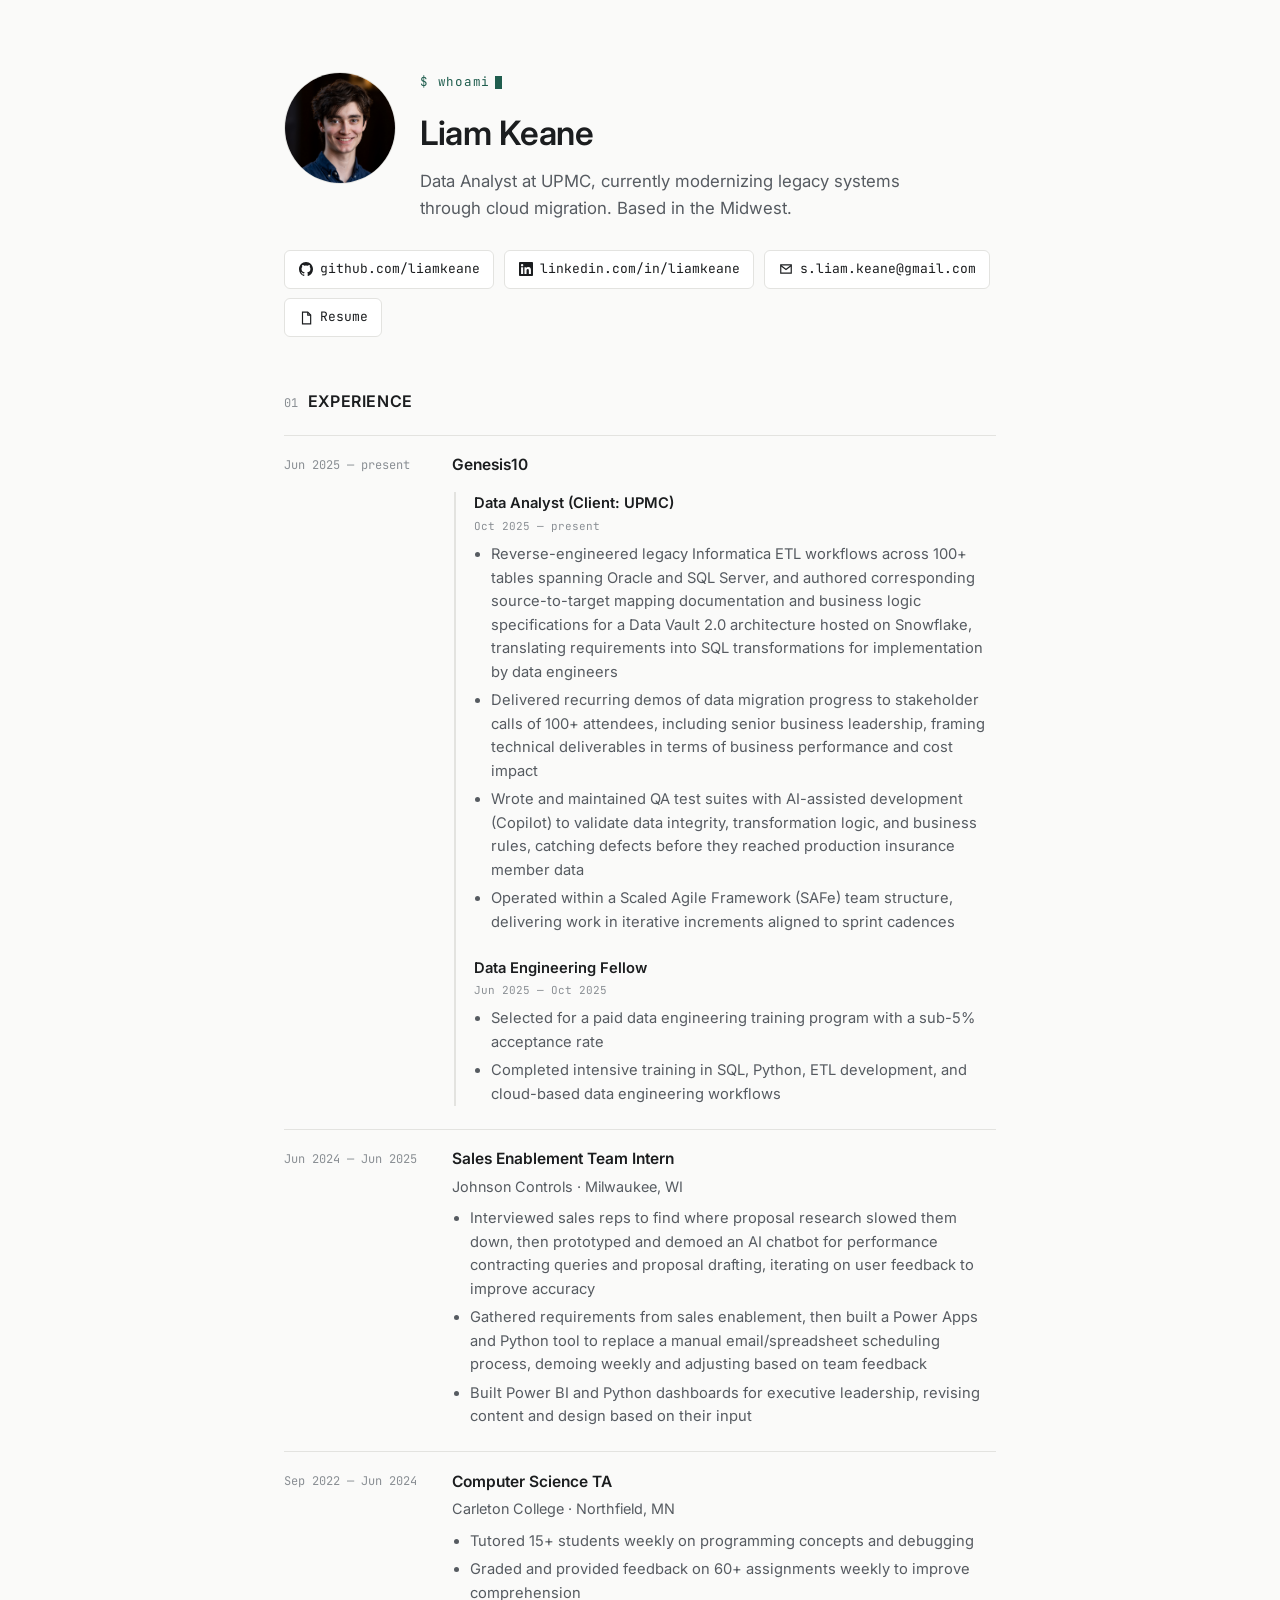
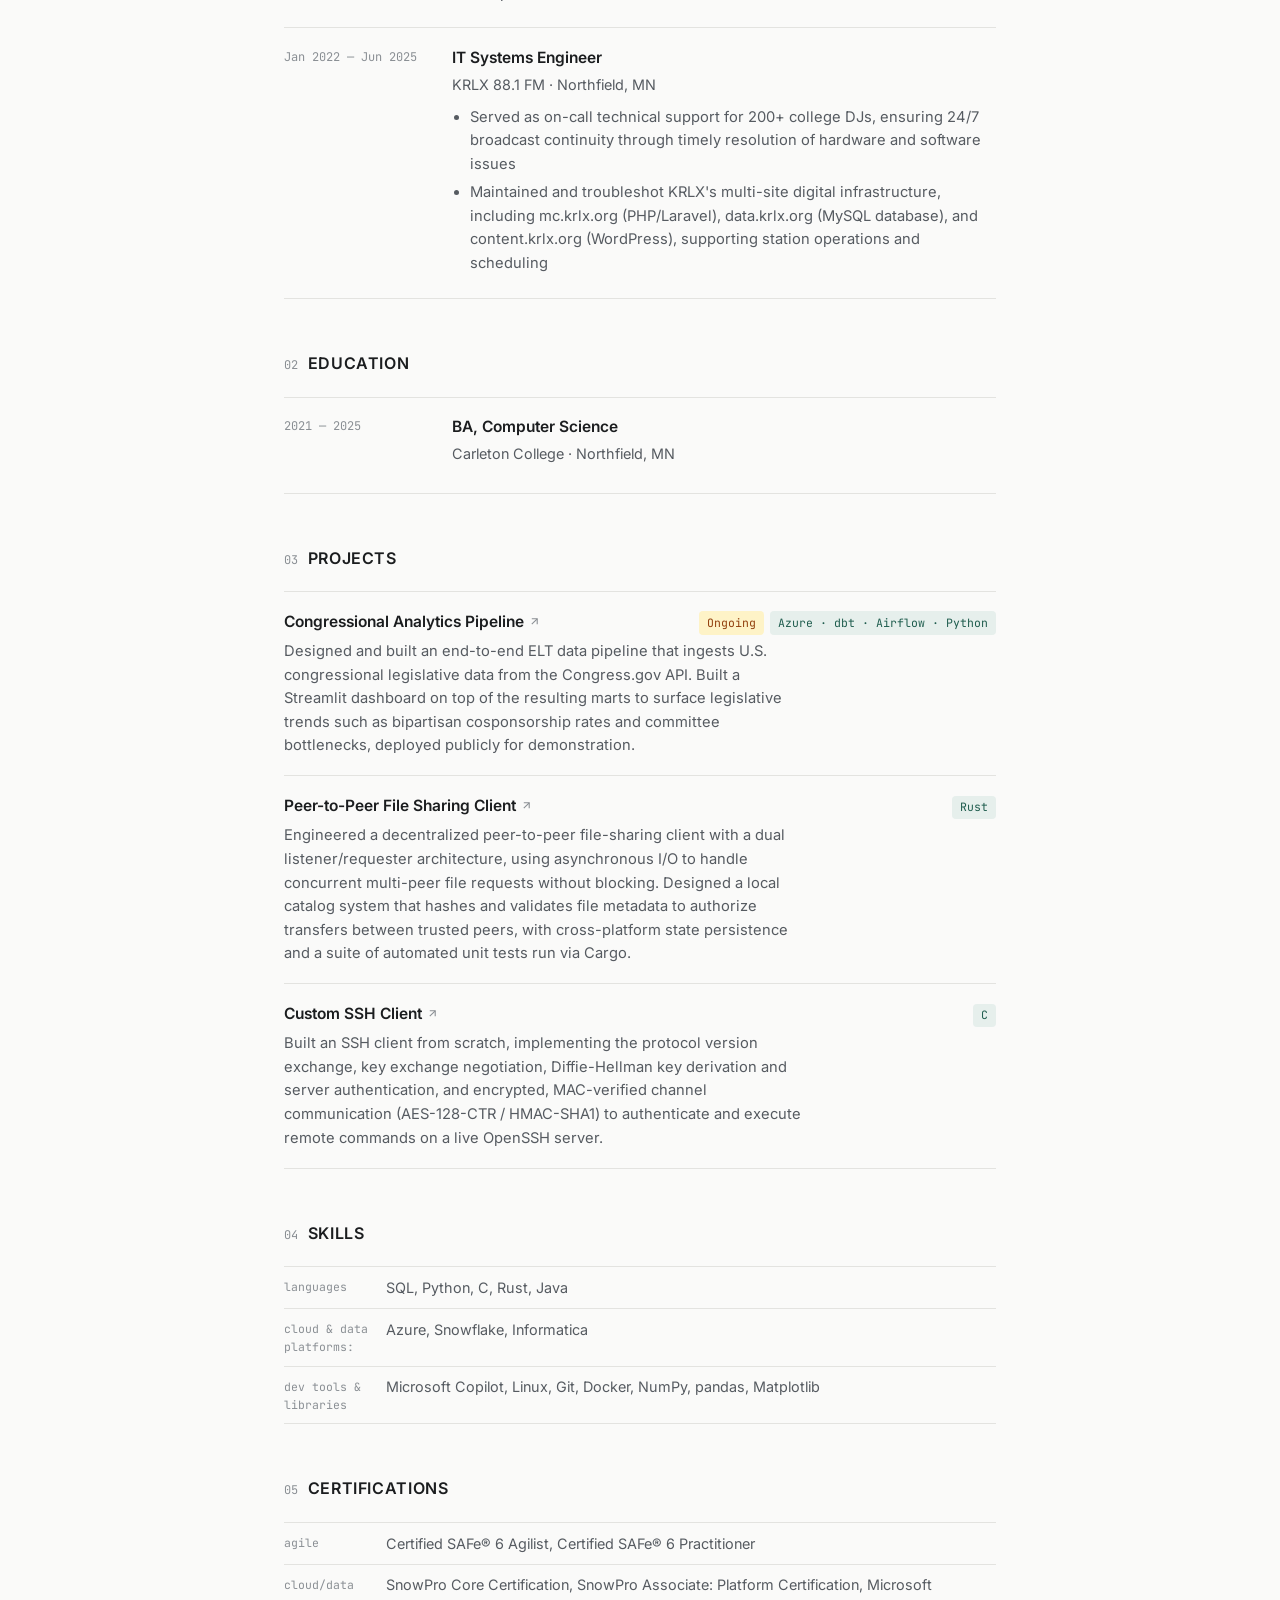
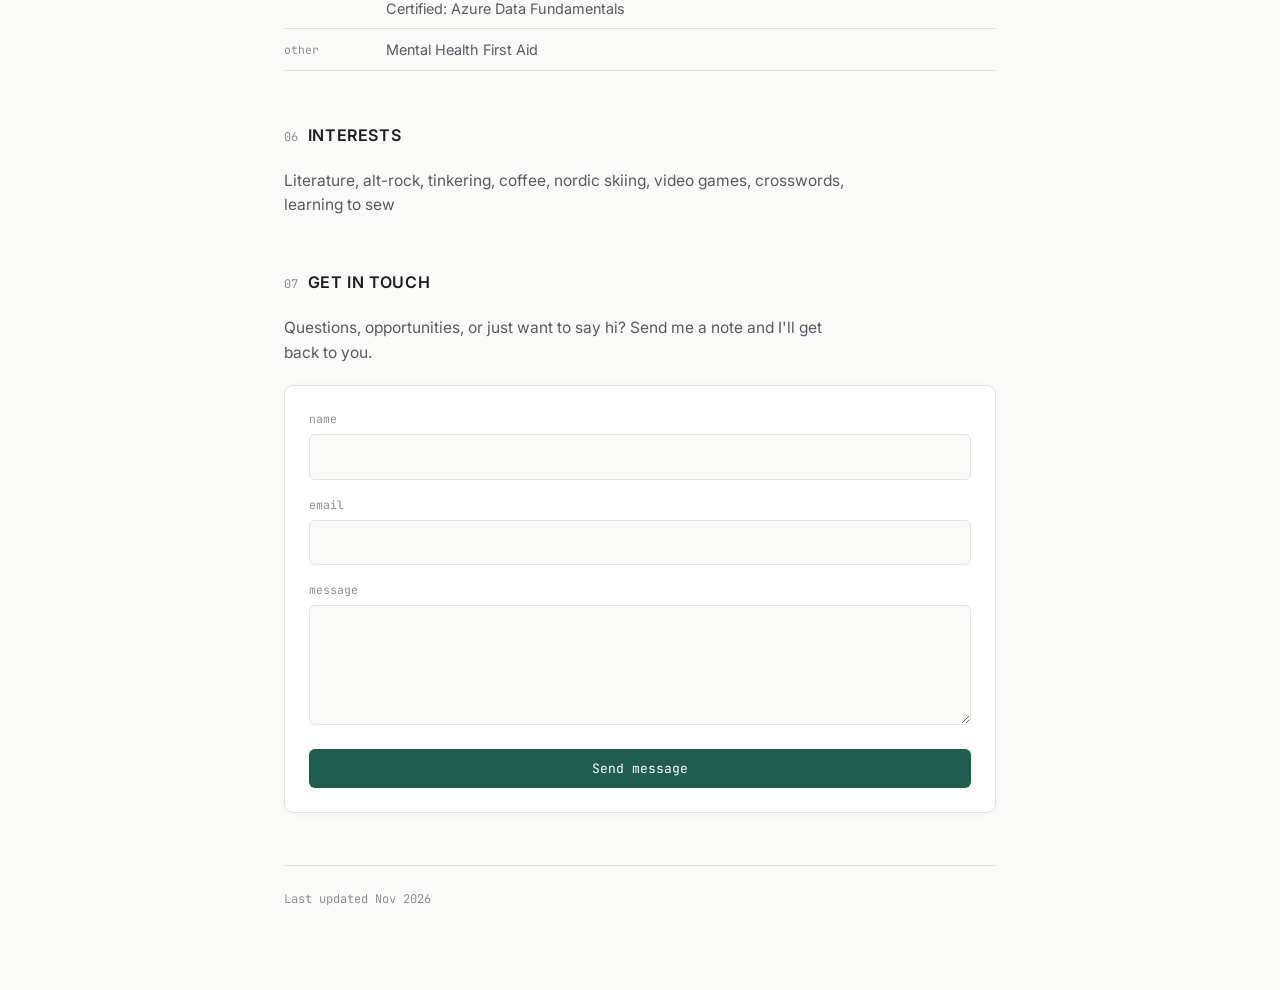
==== commit 3fb3de89: "Merge pull request #1 from liamkeane:resume-redesign Redesign" ====
--- a/index.html
+++ b/index.html
@@ -447,9 +447,9 @@
             <p class="role">Data Analyst (Client: UPMC)</p>
             <p class="when">Oct 2025 — present</p>
             <ul>
-              <li>Reverse-engineered legacy Informatica ETL workflows across 100+ tables spanning Oracle and SQL Server, and authored corresponding source-to-target mapping documentation and business logic specifications for a Data Vault 2.0 architecture, translating requirements into SQL transformations for implementation by data engineers</li>
-              <li>Wrote and maintained QA test suites validating data integrity, transformation logic, and business rule accuracy,identifying and resolving defects before they could impact production insurance member records</li>
-              <li>Delivered recurring demos of migration progress to stakeholder calls of 100+ attendees, including senior business leadership, framing technical deliverables in terms of business performance and cost impact</li>
+              <li>Reverse-engineered legacy Informatica ETL workflows across 100+ tables spanning Oracle and SQL Server, and authored corresponding source-to-target mapping documentation and business logic specifications for a Data Vault 2.0 architecture hosted on Snowflake, translating requirements into SQL transformations for implementation by data engineers</li>
+              <li>Delivered recurring demos of data migration progress to stakeholder calls of 100+ attendees, including senior business leadership, framing technical deliverables in terms of business performance and cost impact</li>
+              <li>Wrote and maintained QA test suites with AI-assisted development (Copilot) to validate data integrity, transformation logic, and business rules, catching defects before they reached production insurance member data</li>
               <li>Operated within a Scaled Agile Framework (SAFe) team structure, delivering work in iterative increments aligned to sprint cadences</li>
             </ul>
           </div>
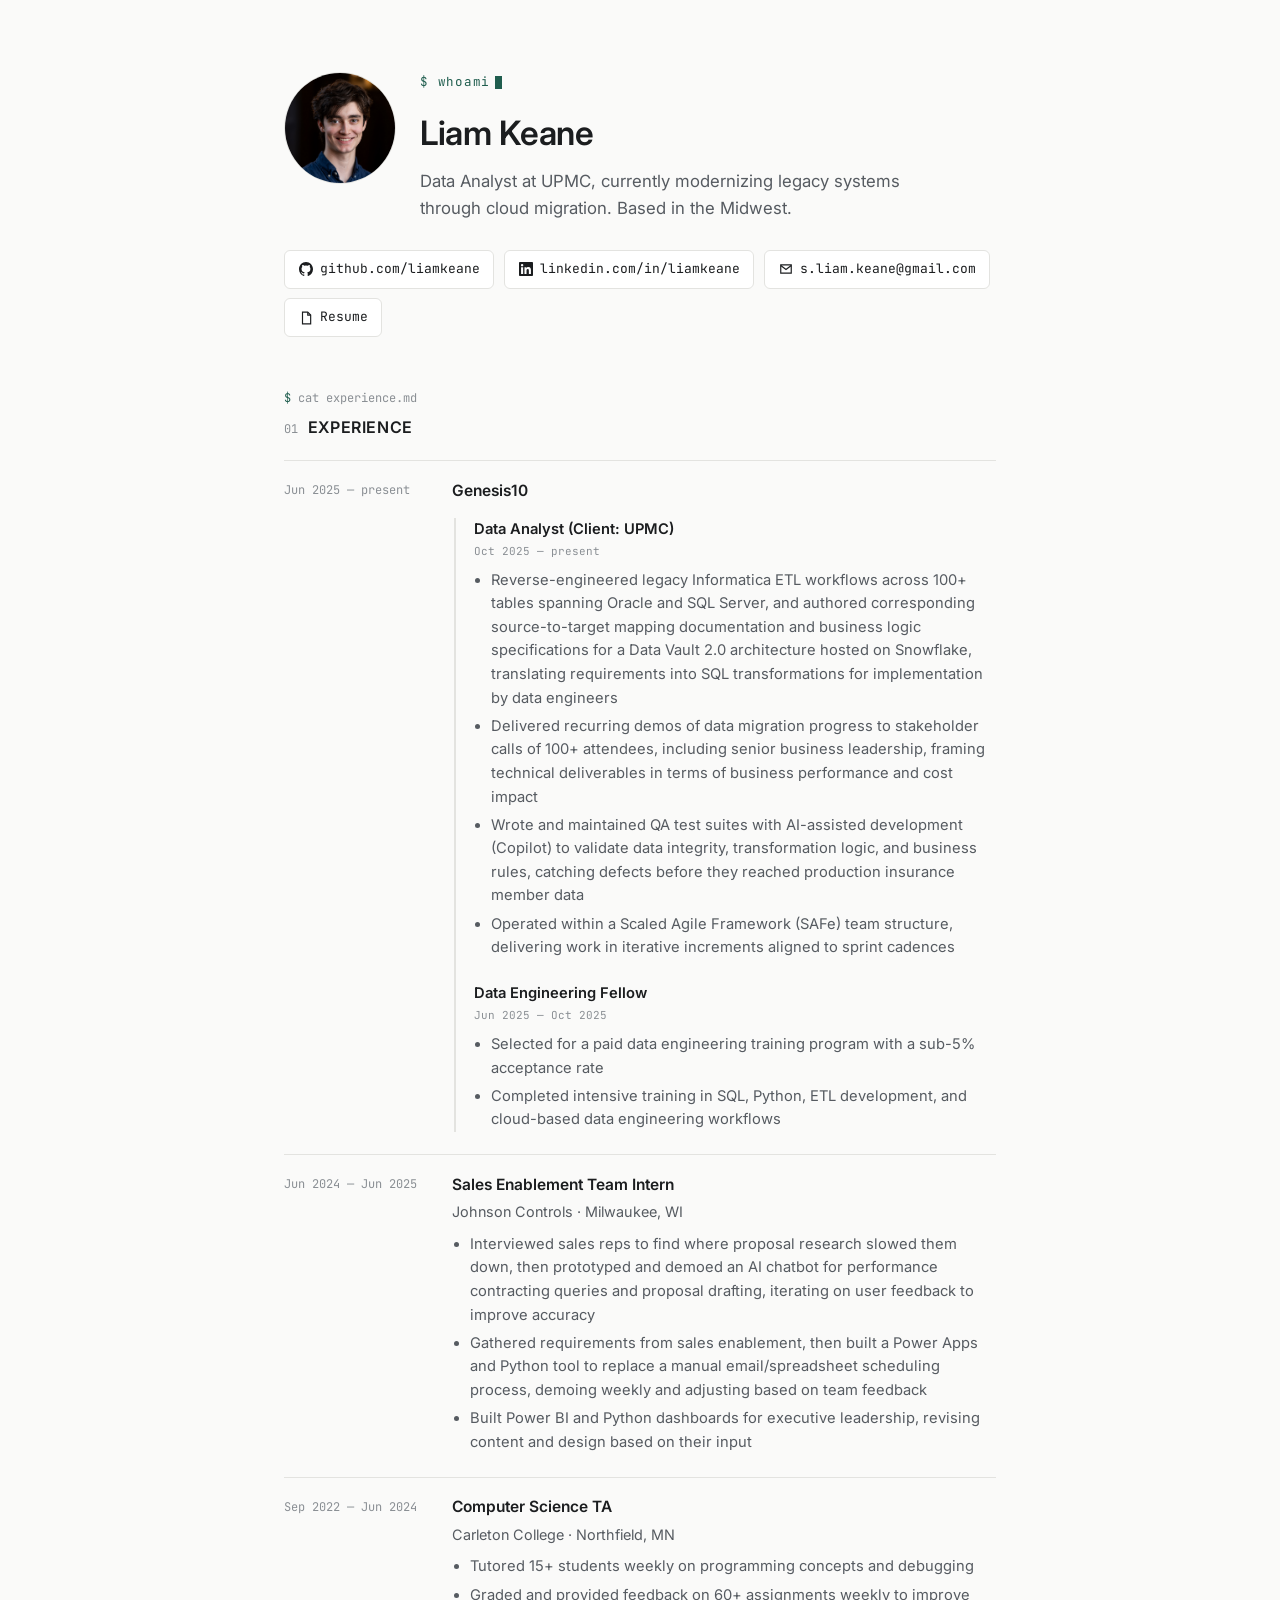
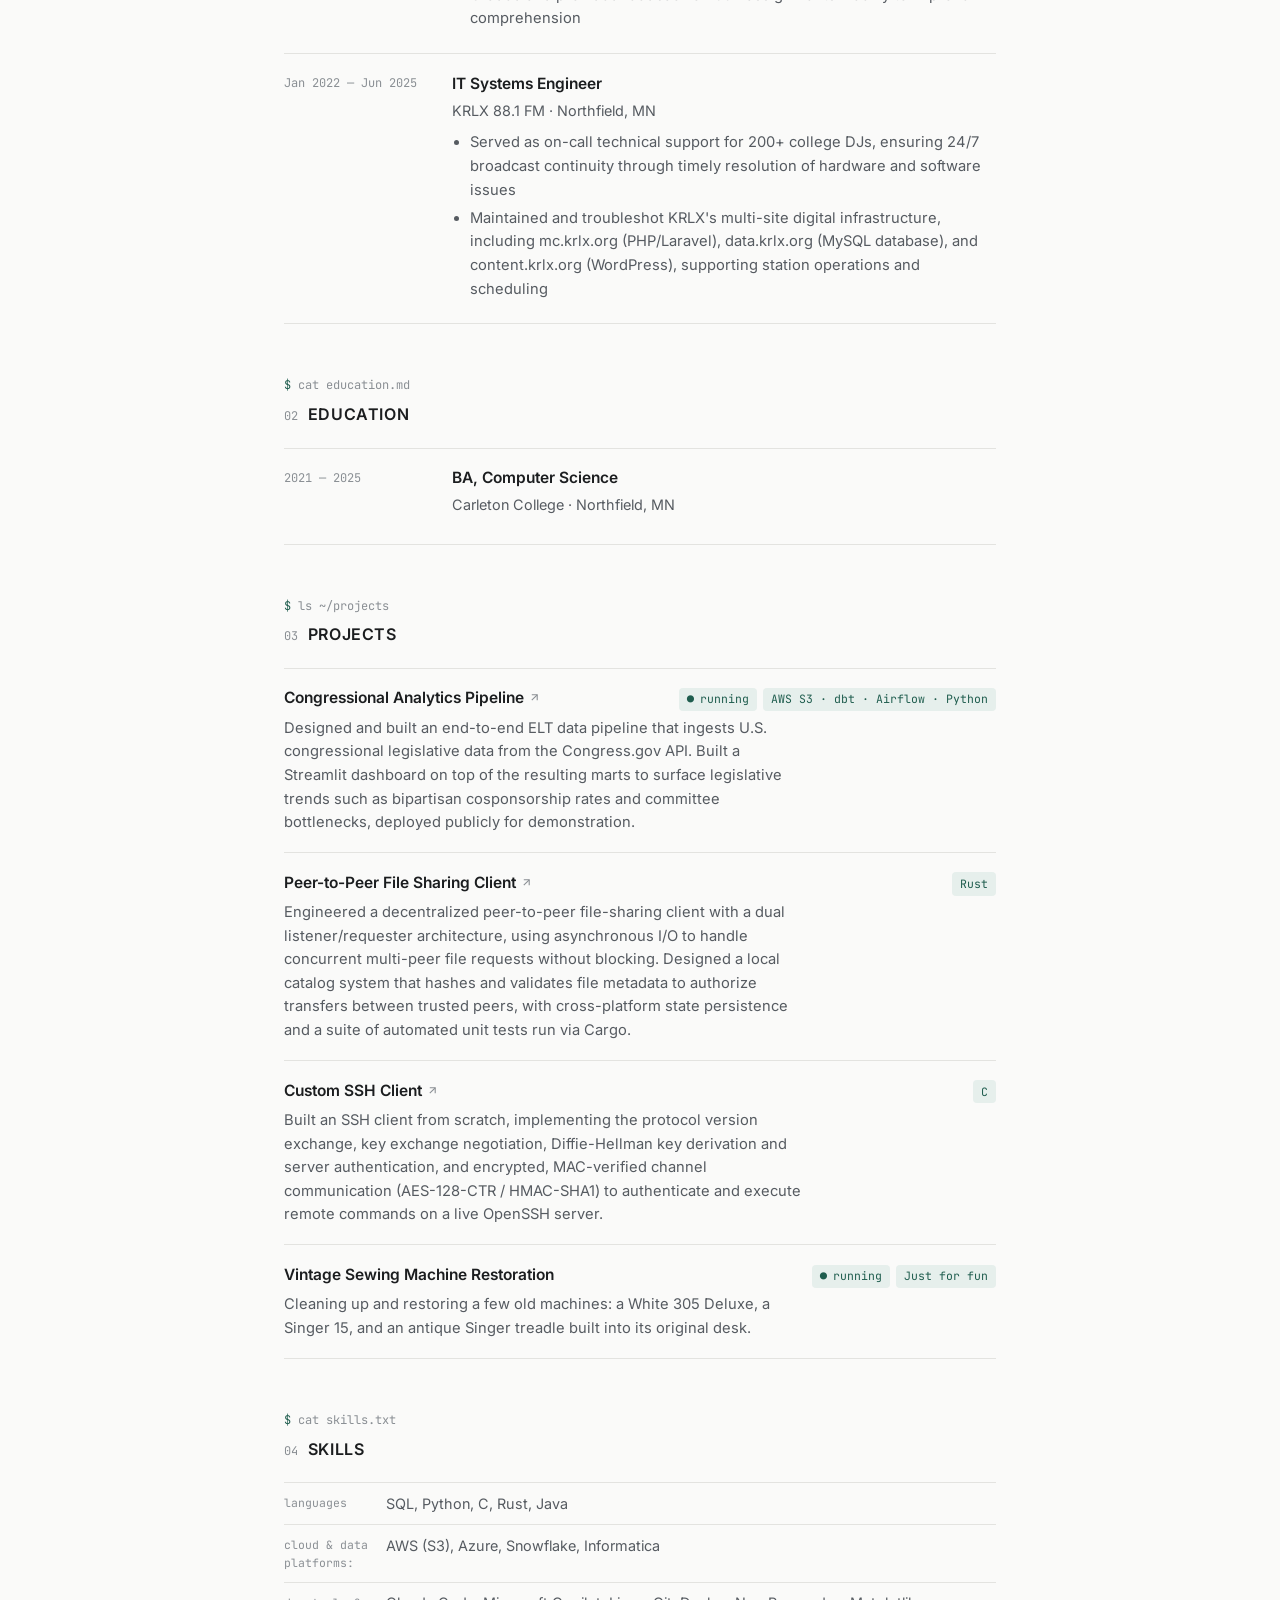
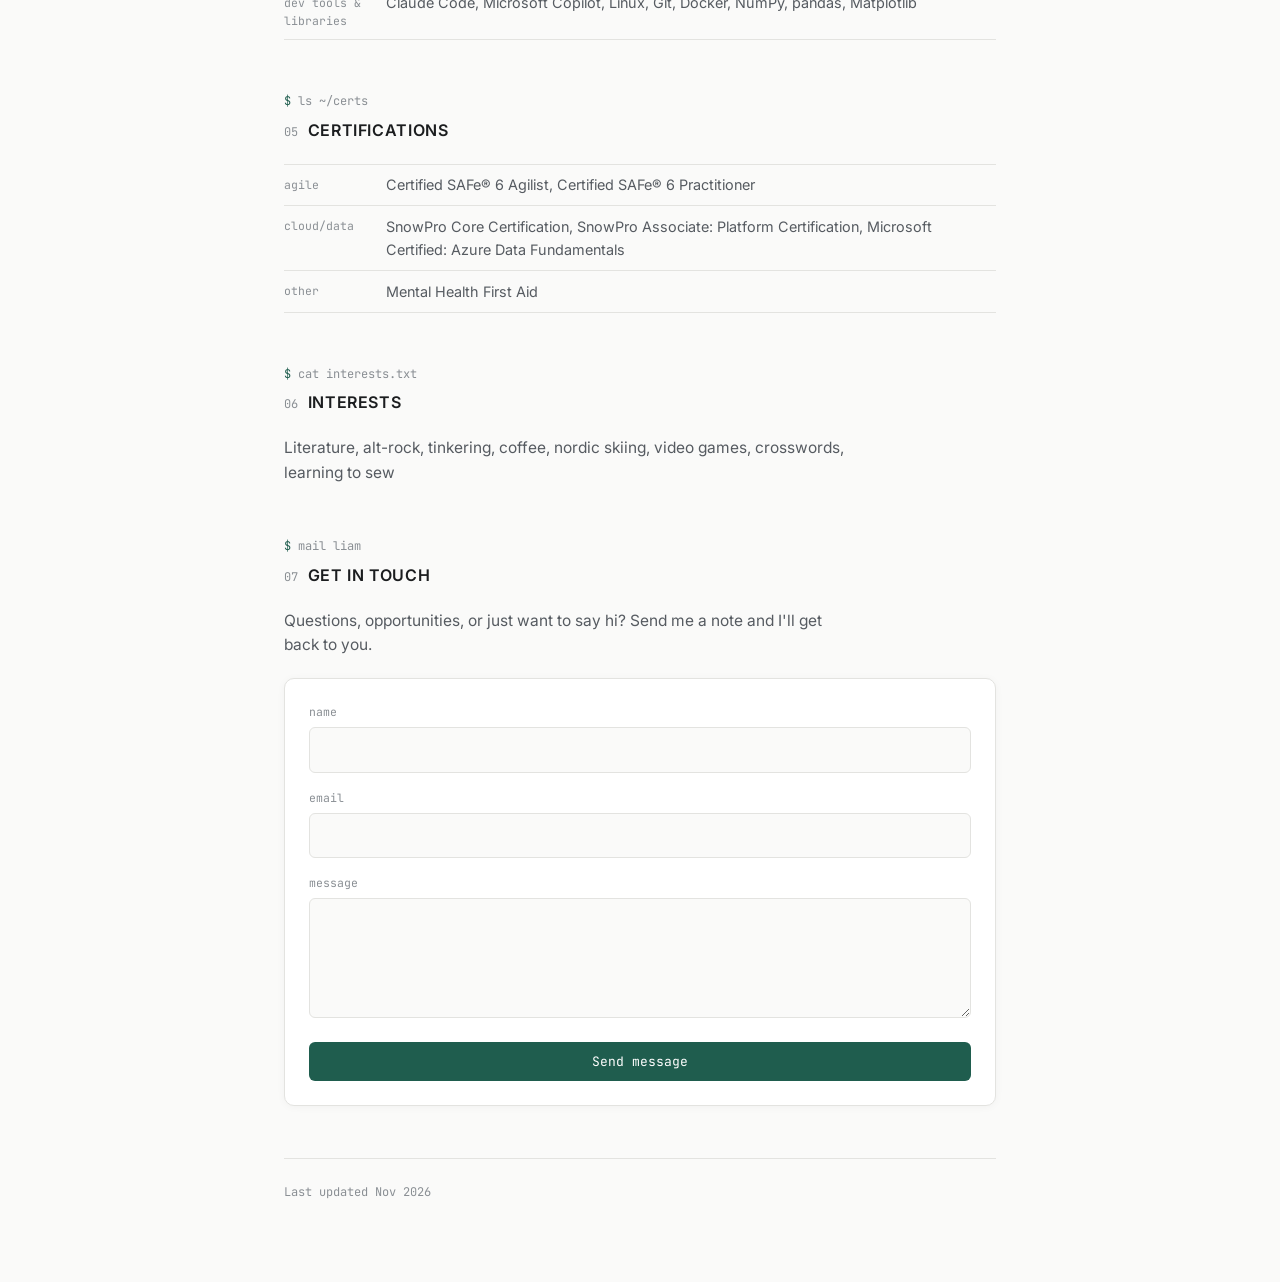
==== commit 5cc4f682: "Add terminal-style 404 error page" ====
--- a/index.html
+++ b/index.html
@@ -139,6 +139,15 @@
     margin-bottom: 1.25rem;
   }
 
+  .cmd {
+    font-family: var(--mono);
+    font-size: 12px;
+    color: var(--ink-faint);
+    margin: 0 0 0.4rem;
+  }
+
+  .cmd span { color: var(--accent); }
+
   .section-head .n {
     font-family: var(--mono);
     font-size: 12px;
@@ -257,7 +266,8 @@
     margin-bottom: 0.35rem;
   }
 
-  .project-head a {
+  .project-head a,
+  .project-head .title {
     font-weight: 600;
     font-size: 0.97rem;
     text-decoration: none;
@@ -286,11 +296,17 @@
   .status {
     font-family: var(--mono);
     font-size: 11.5px;
-    color: #92400E;
-    background: #FEF3C7;
+    color: var(--accent);
+    background: var(--accent-soft);
     padding: 0.15rem 0.5rem;
     border-radius: 4px;
     white-space: nowrap;
+  }
+
+  .status::before {
+    content: '●';
+    margin-right: 0.35rem;
+    animation: blink 2s step-end infinite;
   }
 
   .project p {
@@ -385,8 +401,9 @@
     margin-top: 1rem;
     padding: 0.6rem 0.8rem;
     border-radius: 6px;
-    font-size: 0.9rem;
-    text-align: center;
+    font-family: var(--mono);
+    font-size: 12.5px;
+    text-align: left;
   }
 
   .form-message.success { display: block; background: var(--accent-soft); color: var(--accent); }
@@ -436,6 +453,7 @@
   </div>
 
   <section>
+    <p class="cmd"><span>$</span> cat experience.md</p>
     <div class="section-head"><span class="n">01</span><h2>Experience</h2></div>
 
     <div class="job">
@@ -504,6 +522,7 @@
   </section>
 
   <section>
+    <p class="cmd"><span>$</span> cat education.md</p>
     <div class="section-head"><span class="n">02</span><h2>Education</h2></div>
  
     <div class="job">
@@ -516,14 +535,15 @@
   </section>
 
   <section>
+    <p class="cmd"><span>$</span> ls ~/projects</p>
     <div class="section-head"><span class="n">03</span><h2>Projects</h2></div>
 
     <div class="project">
       <div class="project-head">
         <a href="https://github.com/liamkeane/congressional-analysis-pipeline" target="_blank" rel="noopener">Congressional Analytics Pipeline <svg viewBox="0 0 24 24" fill="none" stroke="currentColor" stroke-width="2" style="display:inline;vertical-align:-1px"><path d="M7 17 17 7"/><path d="M7 7h10v10"/></svg></a>
         <span class="badges">
-          <span class="status">Ongoing</span>
-          <span class="stack">Azure · dbt · Airflow · Python</span>
+          <span class="status">running</span>
+          <span class="stack">AWS S3 · dbt · Airflow · Python</span>
         </span>
       </div>
       <p>Designed and built an end-to-end ELT data pipeline that ingests U.S. congressional legislative data from the Congress.gov API. Built a Streamlit dashboard on top of the resulting marts to surface legislative trends such as bipartisan cosponsorship rates and committee bottlenecks, deployed publicly for demonstration.</p>
@@ -544,10 +564,22 @@
       </div>
       <p>Built an SSH client from scratch, implementing the protocol version exchange, key exchange negotiation, Diffie-Hellman key derivation and server authentication, and encrypted, MAC-verified channel communication (AES-128-CTR / HMAC-SHA1) to authenticate and execute remote commands on a live OpenSSH server.</p>
     </div>
+
+    <div class="project">
+      <div class="project-head">
+        <span class="title">Vintage Sewing Machine Restoration</span>
+        <span class="badges">
+          <span class="status">running</span>
+          <span class="stack">Just for fun</span>
+        </span>
+      </div>
+      <p>Cleaning up and restoring a few old machines: a White 305 Deluxe, a Singer 15, and an antique Singer treadle built into its original desk.</p>
+    </div>
     
   </section>
 
   <section>
+    <p class="cmd"><span>$</span> cat skills.txt</p>
     <div class="section-head"><span class="n">04</span><h2>Skills</h2></div>
 
     <div class="skill-row">
@@ -556,15 +588,16 @@
     </div>
     <div class="skill-row">
       <span class="label">cloud & data platforms:</span>
-      <span class="val">Azure, Snowflake, Informatica</span>
+      <span class="val">AWS (S3), Azure, Snowflake, Informatica</span>
     </div>
     <div class="skill-row">
       <span class="label">dev tools & libraries</span>
-      <span class="val">Microsoft Copilot, Linux, Git, Docker, NumPy, pandas, Matplotlib</span>
+      <span class="val">Claude Code, Microsoft Copilot, Linux, Git, Docker, NumPy, pandas, Matplotlib</span>
     </div>
   </section>
 
   <section>
+    <p class="cmd"><span>$</span> ls ~/certs</p>
     <div class="section-head"><span class="n">05</span><h2>Certifications</h2></div>
 
     <div class="skill-row">
@@ -582,11 +615,13 @@
   </section>
 
   <section>
+    <p class="cmd"><span>$</span> cat interests.txt</p>
     <div class="section-head"><span class="n">06</span><h2>Interests</h2></div>
     <p class="body">Literature, alt-rock, tinkering, coffee, nordic skiing, video games, crosswords, learning to sew</p>
   </section>
 
   <section id="contact">
+    <p class="cmd"><span>$</span> mail liam</p>
     <div class="section-head"><span class="n">07</span><h2>Get in Touch</h2></div>
     <p class="body">Questions, opportunities, or just want to say hi? Send me a note and I'll get back to you.</p>
 
@@ -622,7 +657,7 @@
     e.preventDefault();
     const button = this.querySelector('button');
     const msg = document.getElementById('formMessage');
-    button.textContent = 'Sending…';
+    button.textContent = 'sending…';
     button.disabled = true;
     msg.className = 'form-message';
 
@@ -633,11 +668,11 @@
         headers: { Accept: 'application/json' }
       });
       if (!res.ok) throw new Error();
-      msg.textContent = '✓ Message sent — thanks!';
+      msg.textContent = '250 OK: message queued. Thanks, I’ll be in touch!';
       msg.className = 'form-message success';
       this.reset();
     } catch {
-      msg.textContent = 'Something went wrong. Try emailing me directly instead.';
+      msg.textContent = 'mail: send failed. Try emailing me directly instead.';
       msg.className = 'form-message error';
     }
     button.textContent = 'Send message';
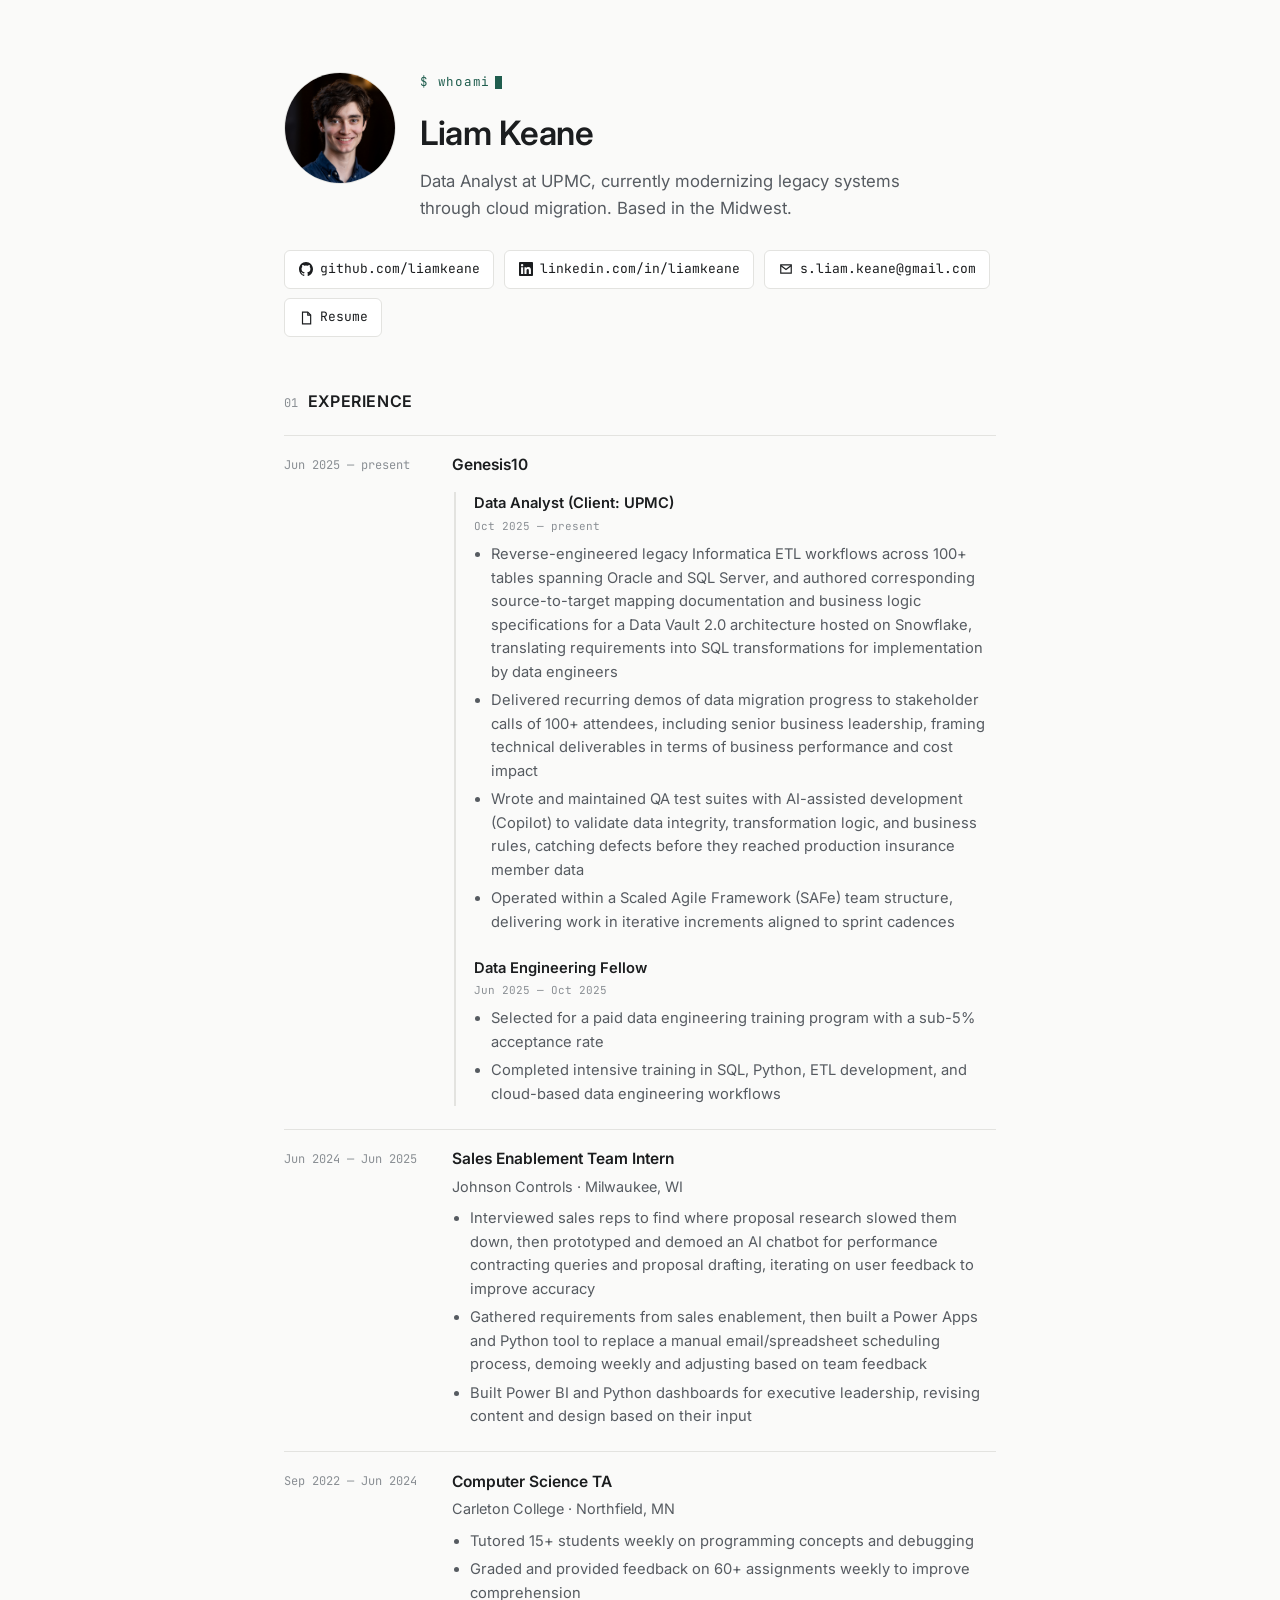
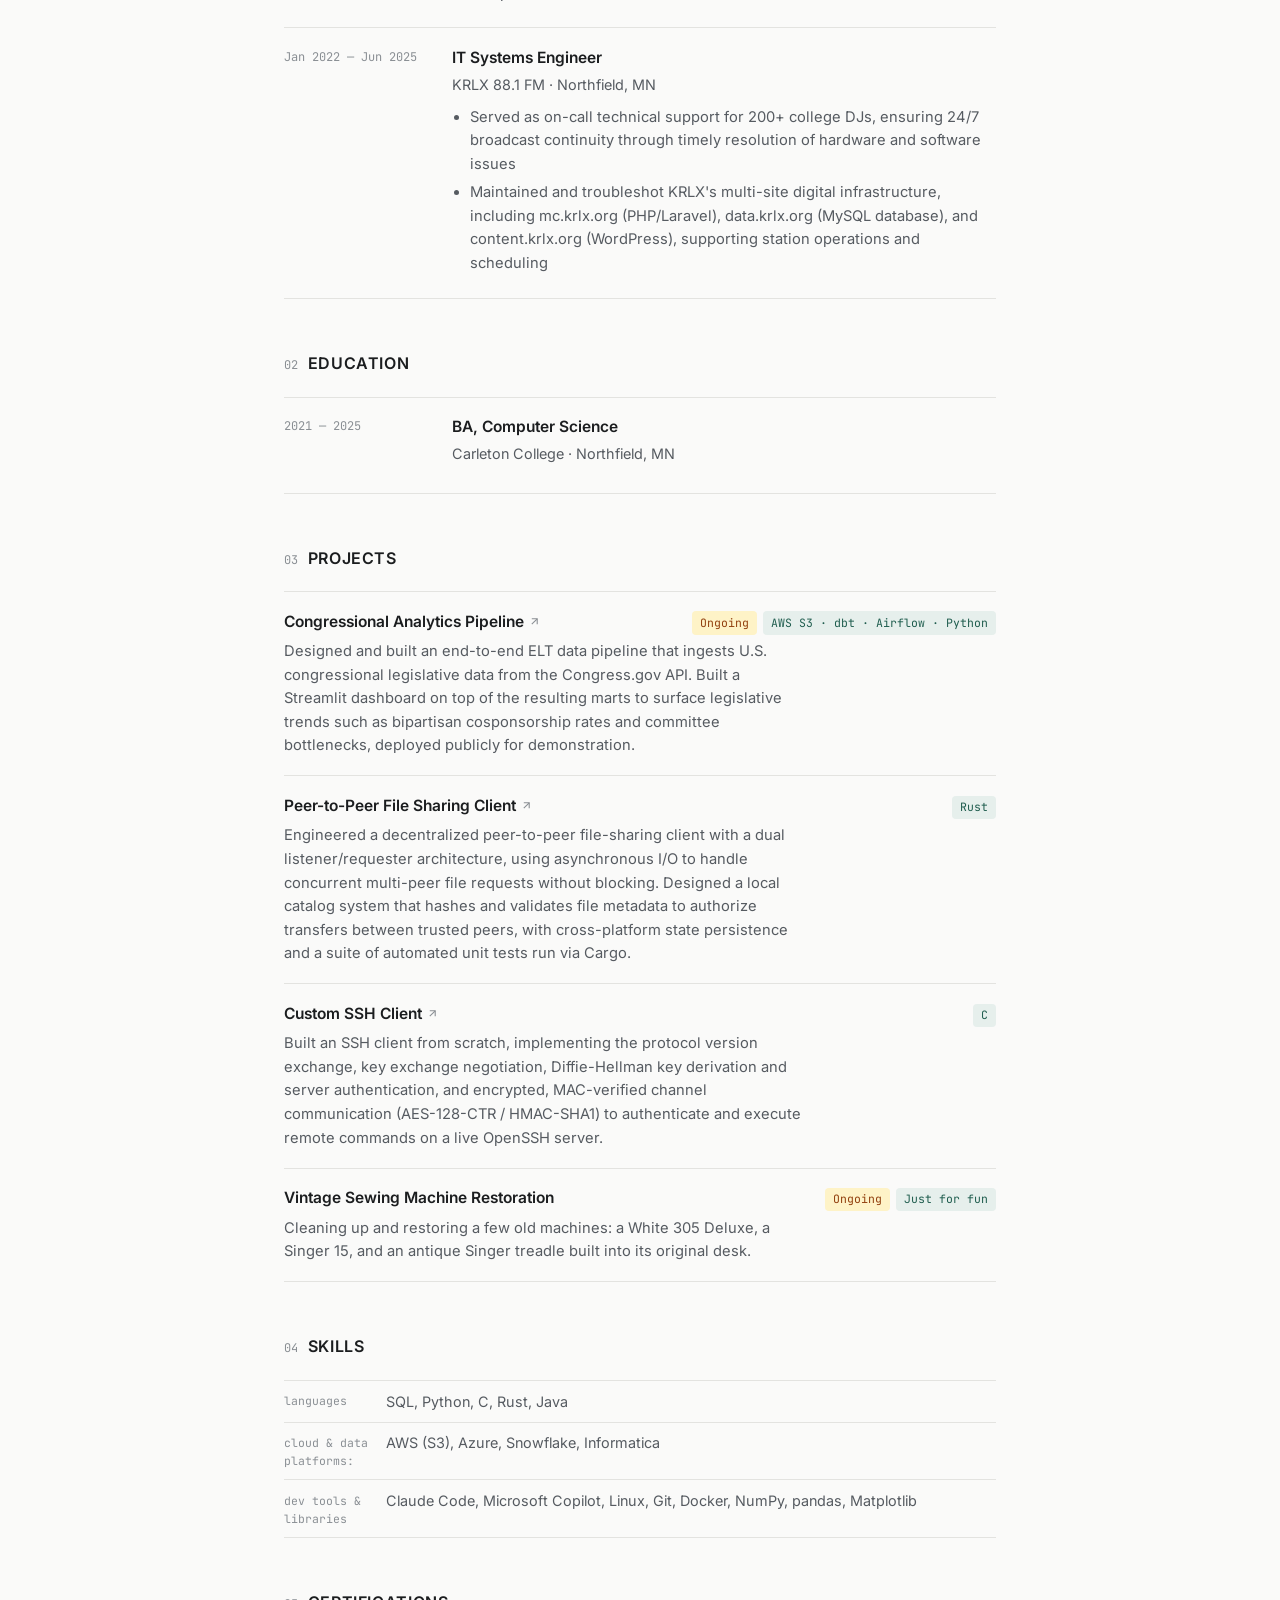
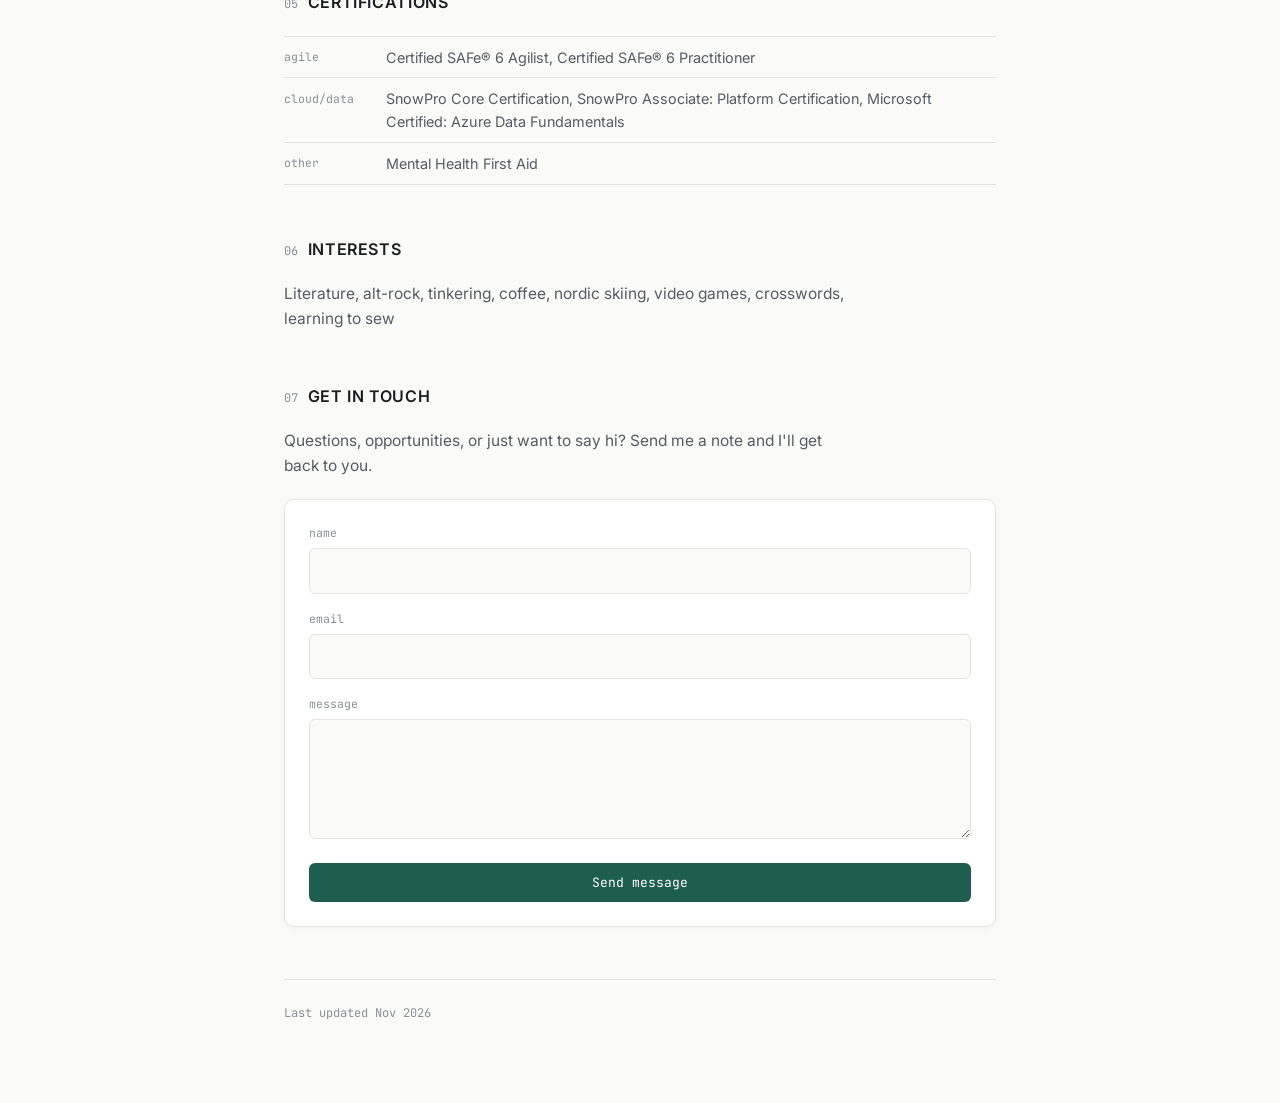
==== commit 13afcd6e: "Walking back some stuff I don't like" ====
--- a/index.html
+++ b/index.html
@@ -139,15 +139,6 @@
     margin-bottom: 1.25rem;
   }
 
-  .cmd {
-    font-family: var(--mono);
-    font-size: 12px;
-    color: var(--ink-faint);
-    margin: 0 0 0.4rem;
-  }
-
-  .cmd span { color: var(--accent); }
-
   .section-head .n {
     font-family: var(--mono);
     font-size: 12px;
@@ -296,17 +287,11 @@
   .status {
     font-family: var(--mono);
     font-size: 11.5px;
-    color: var(--accent);
-    background: var(--accent-soft);
+    color: #92400E;
+    background: #FEF3C7;
     padding: 0.15rem 0.5rem;
     border-radius: 4px;
     white-space: nowrap;
-  }
-
-  .status::before {
-    content: '●';
-    margin-right: 0.35rem;
-    animation: blink 2s step-end infinite;
   }
 
   .project p {
@@ -401,9 +386,8 @@
     margin-top: 1rem;
     padding: 0.6rem 0.8rem;
     border-radius: 6px;
-    font-family: var(--mono);
-    font-size: 12.5px;
-    text-align: left;
+    font-size: 0.9rem;
+    text-align: center;
   }
 
   .form-message.success { display: block; background: var(--accent-soft); color: var(--accent); }
@@ -453,7 +437,6 @@
   </div>
 
   <section>
-    <p class="cmd"><span>$</span> cat experience.md</p>
     <div class="section-head"><span class="n">01</span><h2>Experience</h2></div>
 
     <div class="job">
@@ -522,7 +505,6 @@
   </section>
 
   <section>
-    <p class="cmd"><span>$</span> cat education.md</p>
     <div class="section-head"><span class="n">02</span><h2>Education</h2></div>
  
     <div class="job">
@@ -535,14 +517,13 @@
   </section>
 
   <section>
-    <p class="cmd"><span>$</span> ls ~/projects</p>
     <div class="section-head"><span class="n">03</span><h2>Projects</h2></div>
 
     <div class="project">
       <div class="project-head">
         <a href="https://github.com/liamkeane/congressional-analysis-pipeline" target="_blank" rel="noopener">Congressional Analytics Pipeline <svg viewBox="0 0 24 24" fill="none" stroke="currentColor" stroke-width="2" style="display:inline;vertical-align:-1px"><path d="M7 17 17 7"/><path d="M7 7h10v10"/></svg></a>
         <span class="badges">
-          <span class="status">running</span>
+          <span class="status">Ongoing</span>
           <span class="stack">AWS S3 · dbt · Airflow · Python</span>
         </span>
       </div>
@@ -569,7 +550,7 @@
       <div class="project-head">
         <span class="title">Vintage Sewing Machine Restoration</span>
         <span class="badges">
-          <span class="status">running</span>
+          <span class="status">Ongoing</span>
           <span class="stack">Just for fun</span>
         </span>
       </div>
@@ -579,7 +560,6 @@
   </section>
 
   <section>
-    <p class="cmd"><span>$</span> cat skills.txt</p>
     <div class="section-head"><span class="n">04</span><h2>Skills</h2></div>
 
     <div class="skill-row">
@@ -597,7 +577,6 @@
   </section>
 
   <section>
-    <p class="cmd"><span>$</span> ls ~/certs</p>
     <div class="section-head"><span class="n">05</span><h2>Certifications</h2></div>
 
     <div class="skill-row">
@@ -615,13 +594,11 @@
   </section>
 
   <section>
-    <p class="cmd"><span>$</span> cat interests.txt</p>
     <div class="section-head"><span class="n">06</span><h2>Interests</h2></div>
     <p class="body">Literature, alt-rock, tinkering, coffee, nordic skiing, video games, crosswords, learning to sew</p>
   </section>
 
   <section id="contact">
-    <p class="cmd"><span>$</span> mail liam</p>
     <div class="section-head"><span class="n">07</span><h2>Get in Touch</h2></div>
     <p class="body">Questions, opportunities, or just want to say hi? Send me a note and I'll get back to you.</p>
 
@@ -657,7 +634,7 @@
     e.preventDefault();
     const button = this.querySelector('button');
     const msg = document.getElementById('formMessage');
-    button.textContent = 'sending…';
+    button.textContent = 'Sending…';
     button.disabled = true;
     msg.className = 'form-message';
 
@@ -668,11 +645,11 @@
         headers: { Accept: 'application/json' }
       });
       if (!res.ok) throw new Error();
-      msg.textContent = '250 OK: message queued. Thanks, I’ll be in touch!';
+      msg.textContent = '✓ Message sent — thanks!';
       msg.className = 'form-message success';
       this.reset();
     } catch {
-      msg.textContent = 'mail: send failed. Try emailing me directly instead.';
+      msg.textContent = 'Something went wrong. Try emailing me directly instead.';
       msg.className = 'form-message error';
     }
     button.textContent = 'Send message';
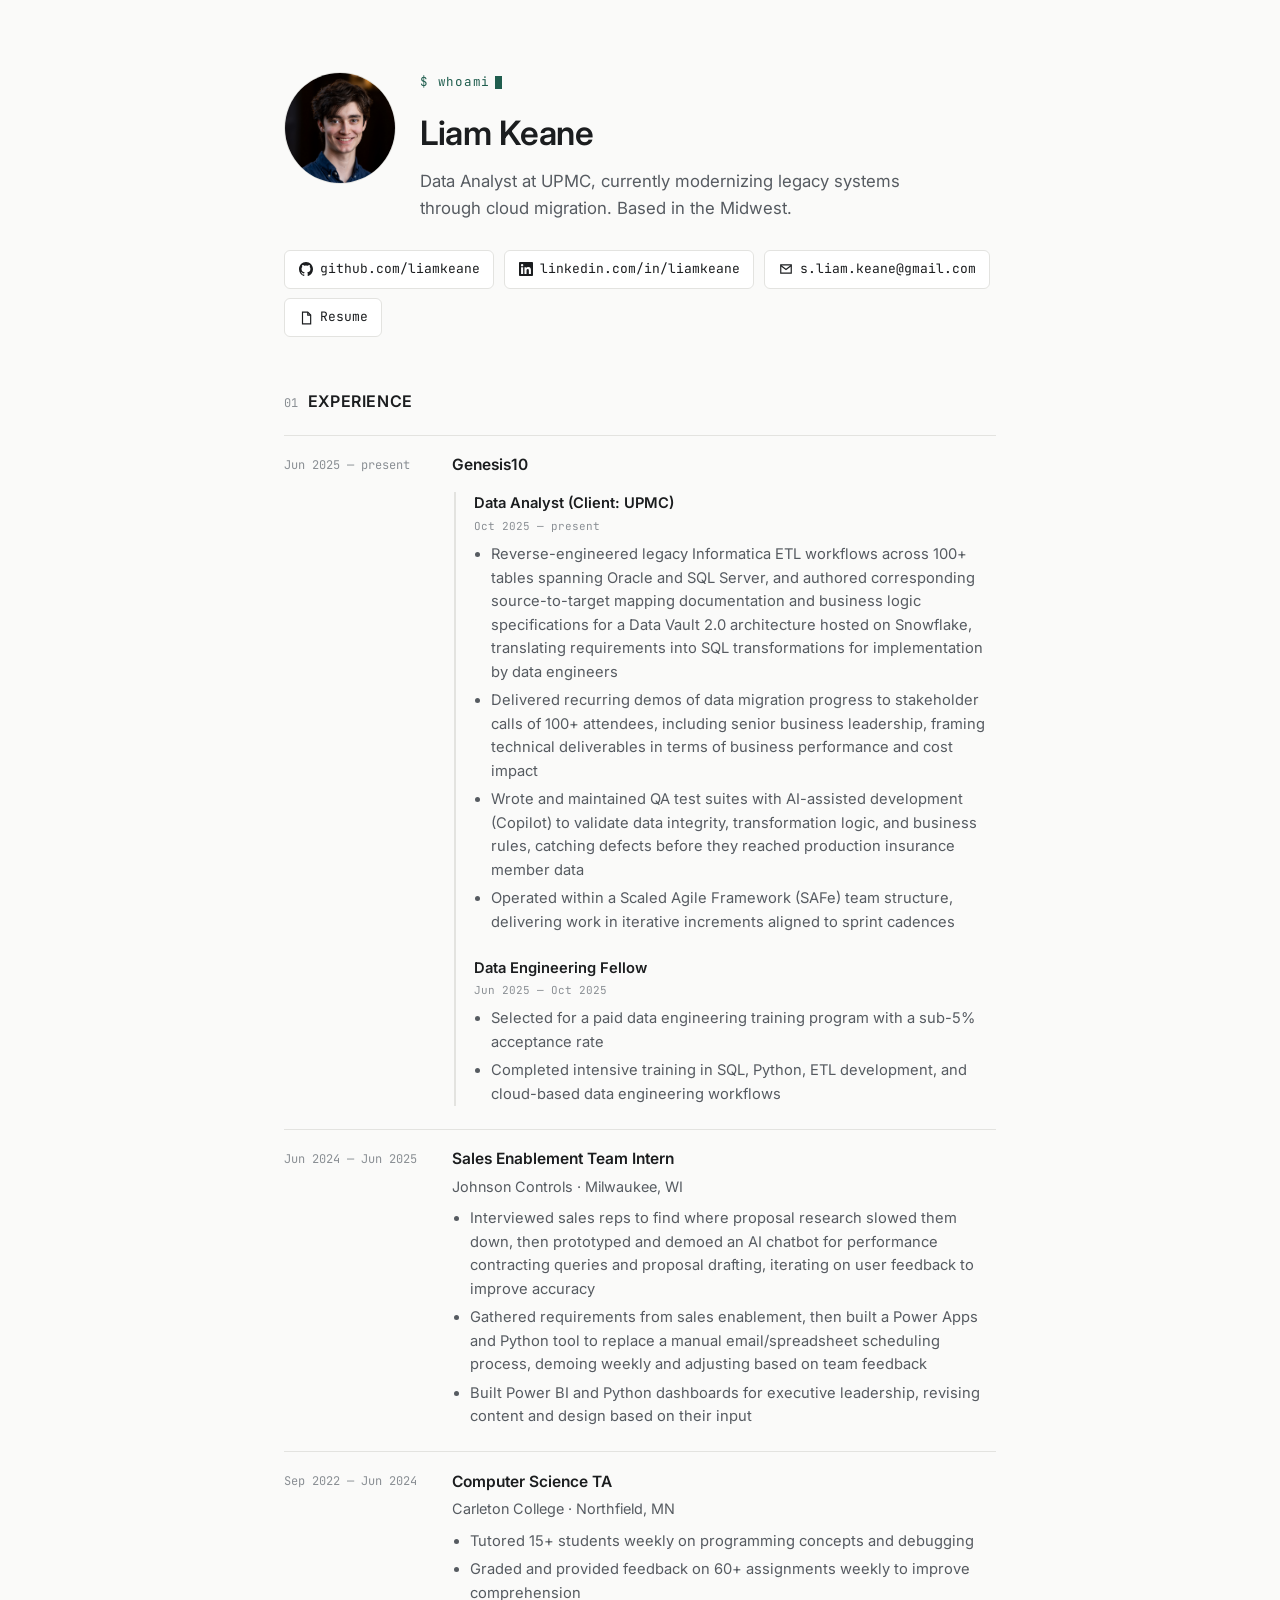
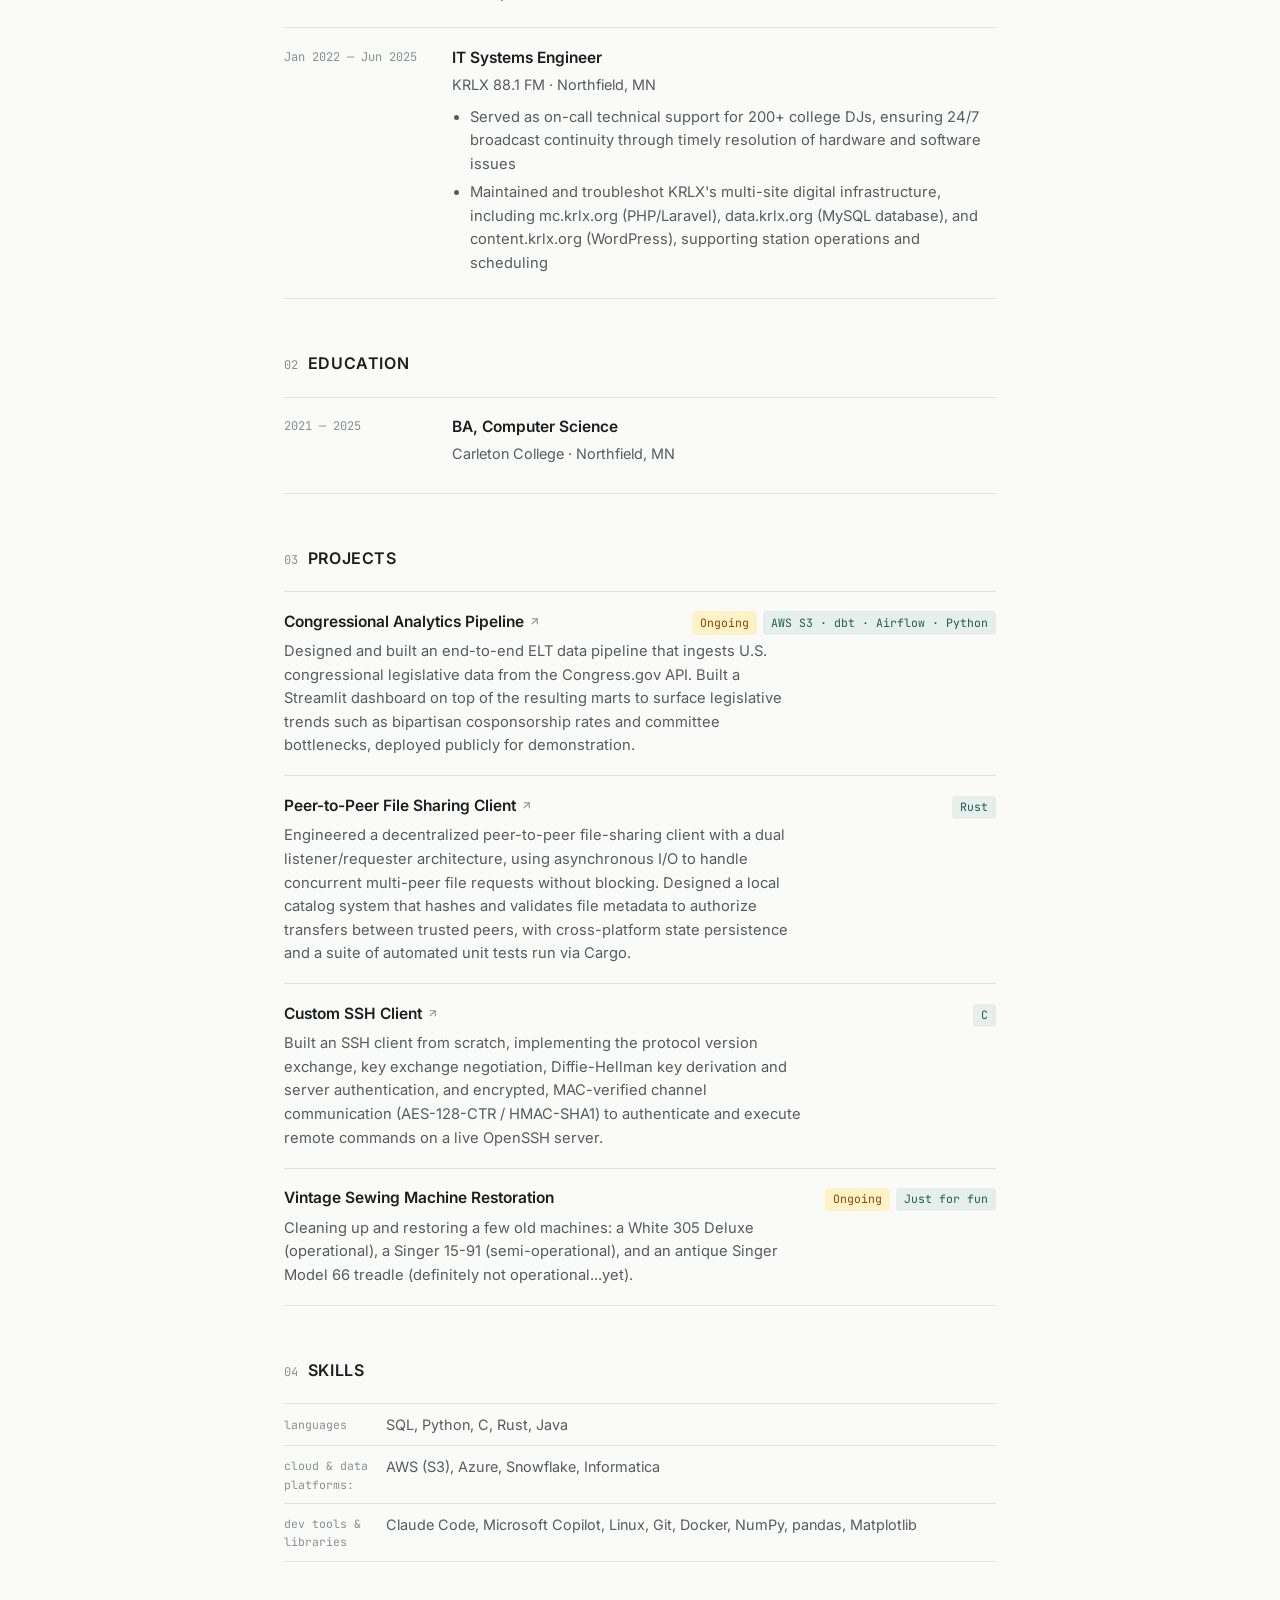
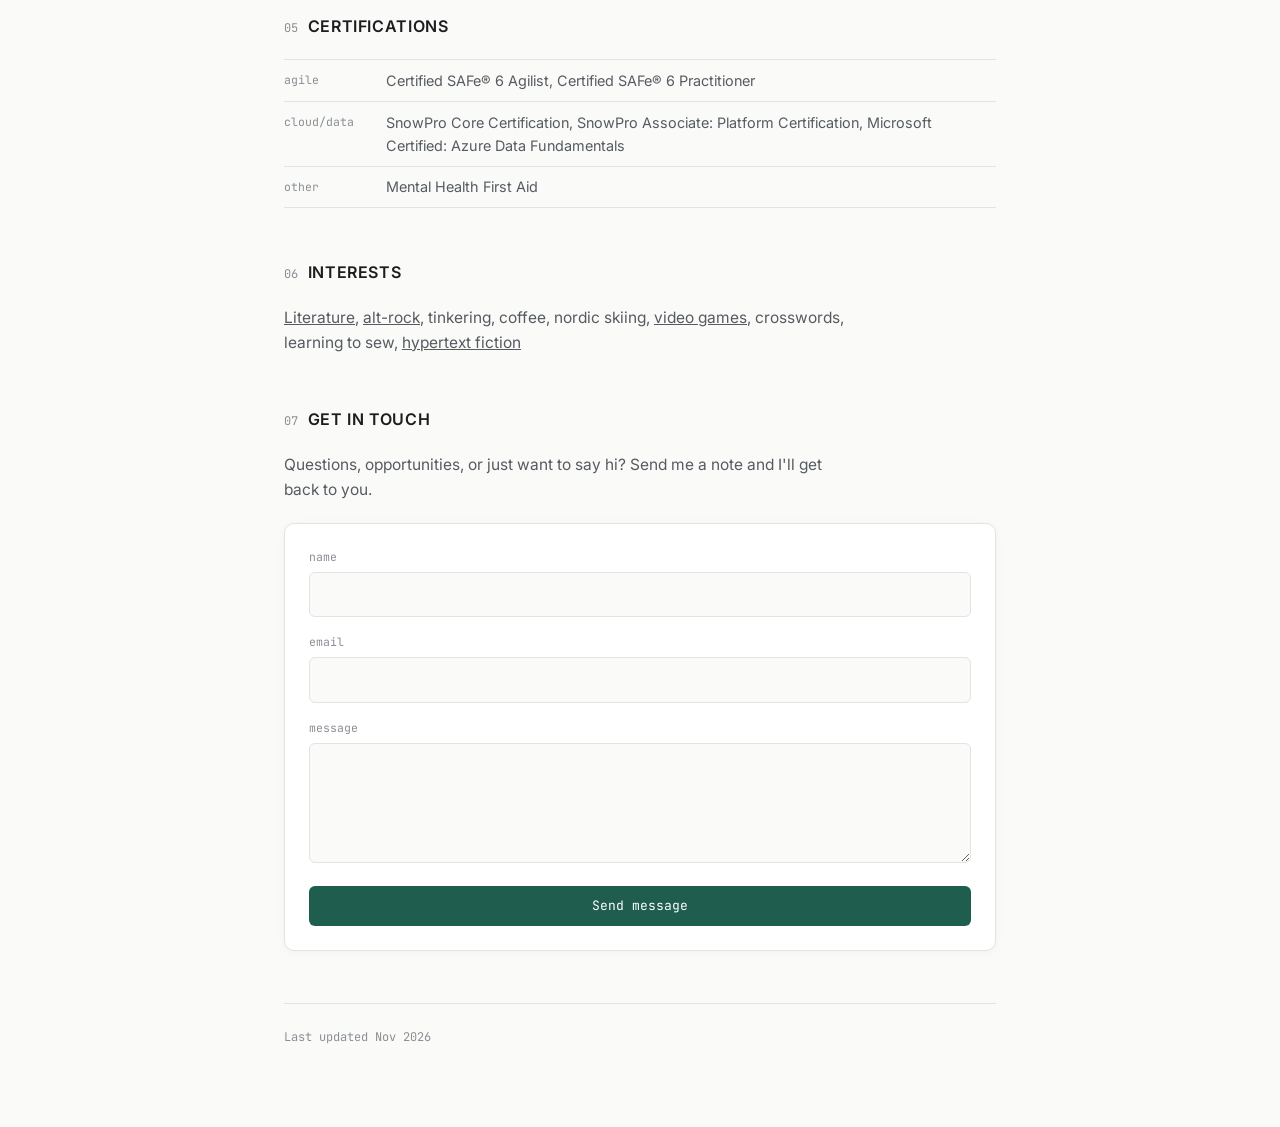
==== commit 61258239: "added some links" ====
--- a/index.html
+++ b/index.html
@@ -554,7 +554,7 @@
           <span class="stack">Just for fun</span>
         </span>
       </div>
-      <p>Cleaning up and restoring a few old machines: a White 305 Deluxe, a Singer 15, and an antique Singer treadle built into its original desk.</p>
+      <p>Cleaning up and restoring a few old machines: a White 305 Deluxe (operational), a Singer 15-91 (semi-operational), and an antique Singer Model 66 treadle (definitely not operational...yet).</p>
     </div>
     
   </section>
@@ -595,7 +595,7 @@
 
   <section>
     <div class="section-head"><span class="n">06</span><h2>Interests</h2></div>
-    <p class="body">Literature, alt-rock, tinkering, coffee, nordic skiing, video games, crosswords, learning to sew</p>
+    <p class="body"><a href="https://fable.co/fabler/liam-332411308314?tab=lists">Literature</a>, <a href="https://tidal.com/track/77893409/u">alt-rock</a>, tinkering, coffee, nordic skiing, <a href="https://en.wikipedia.org/wiki/Outer_Wilds">video games</a>, crosswords, learning to sew, <a href="https://twinery.org/">hypertext fiction</a></p>
   </section>
 
   <section id="contact">
